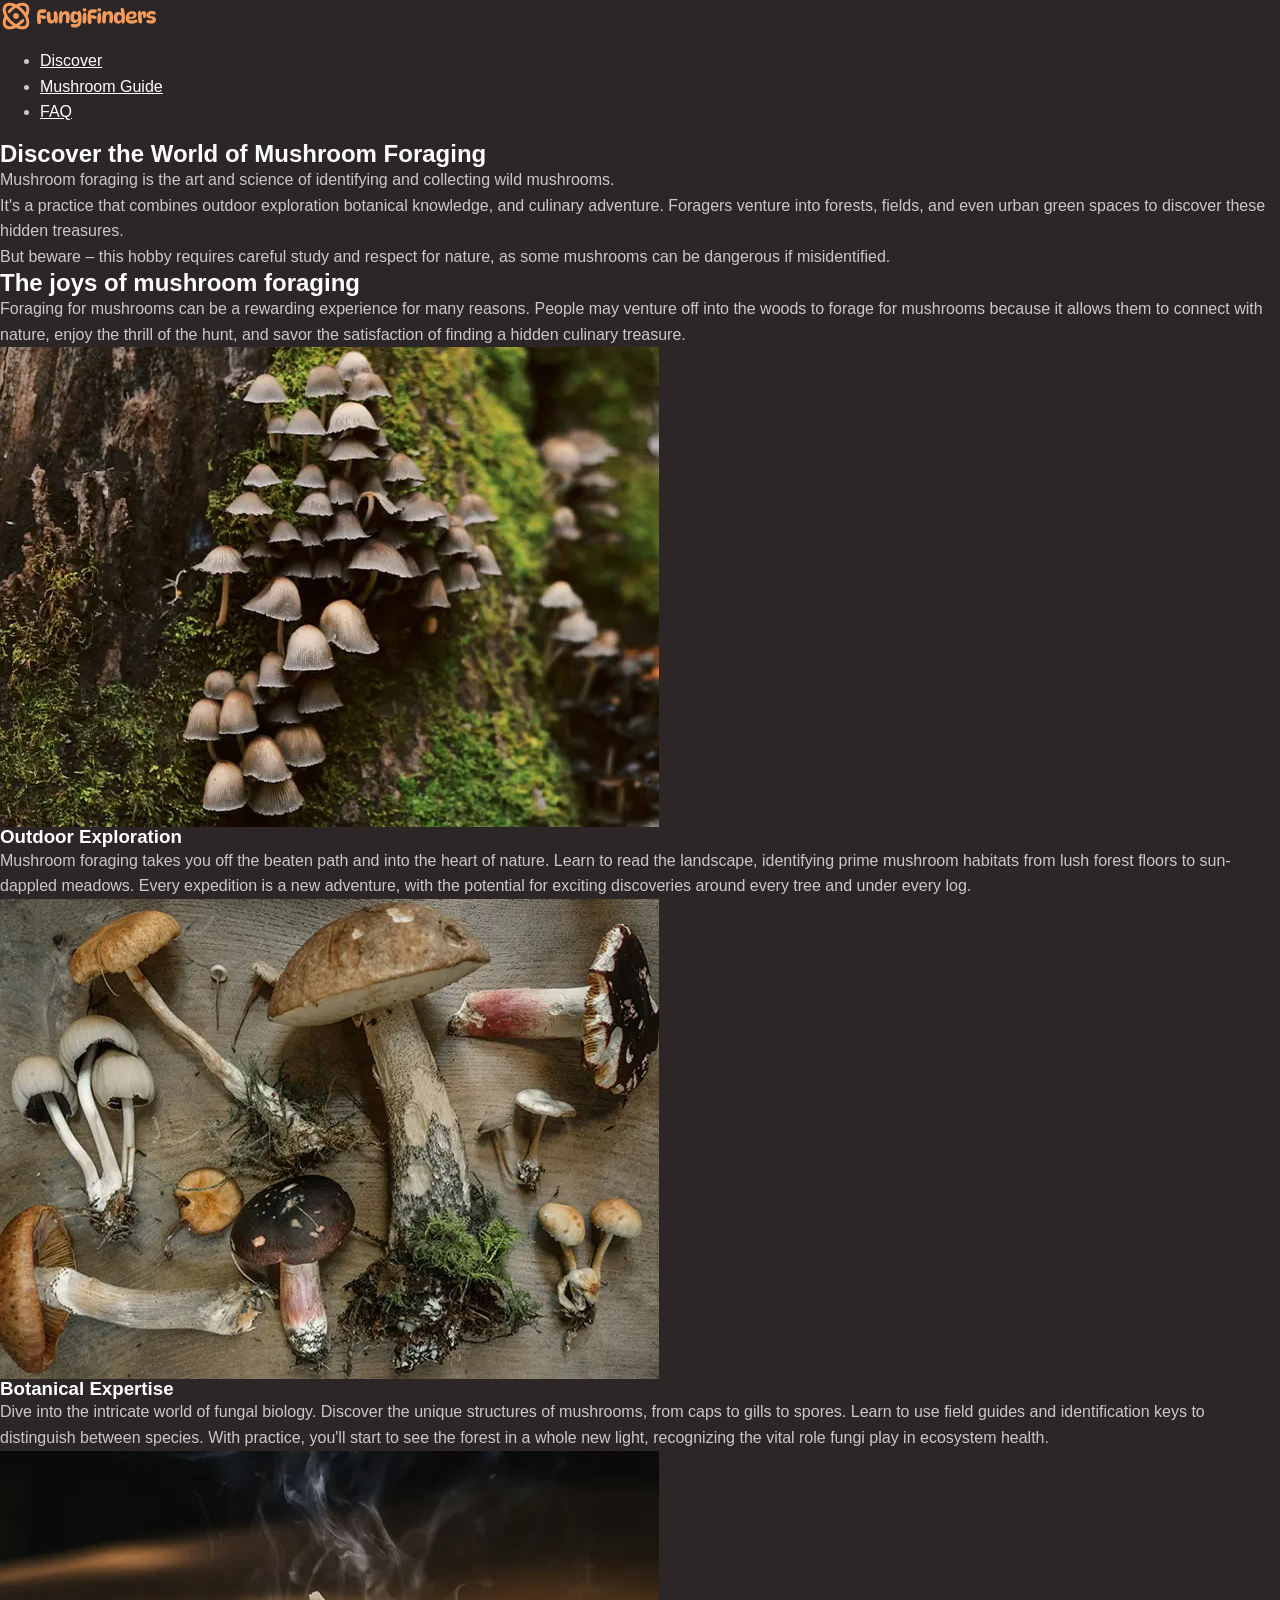
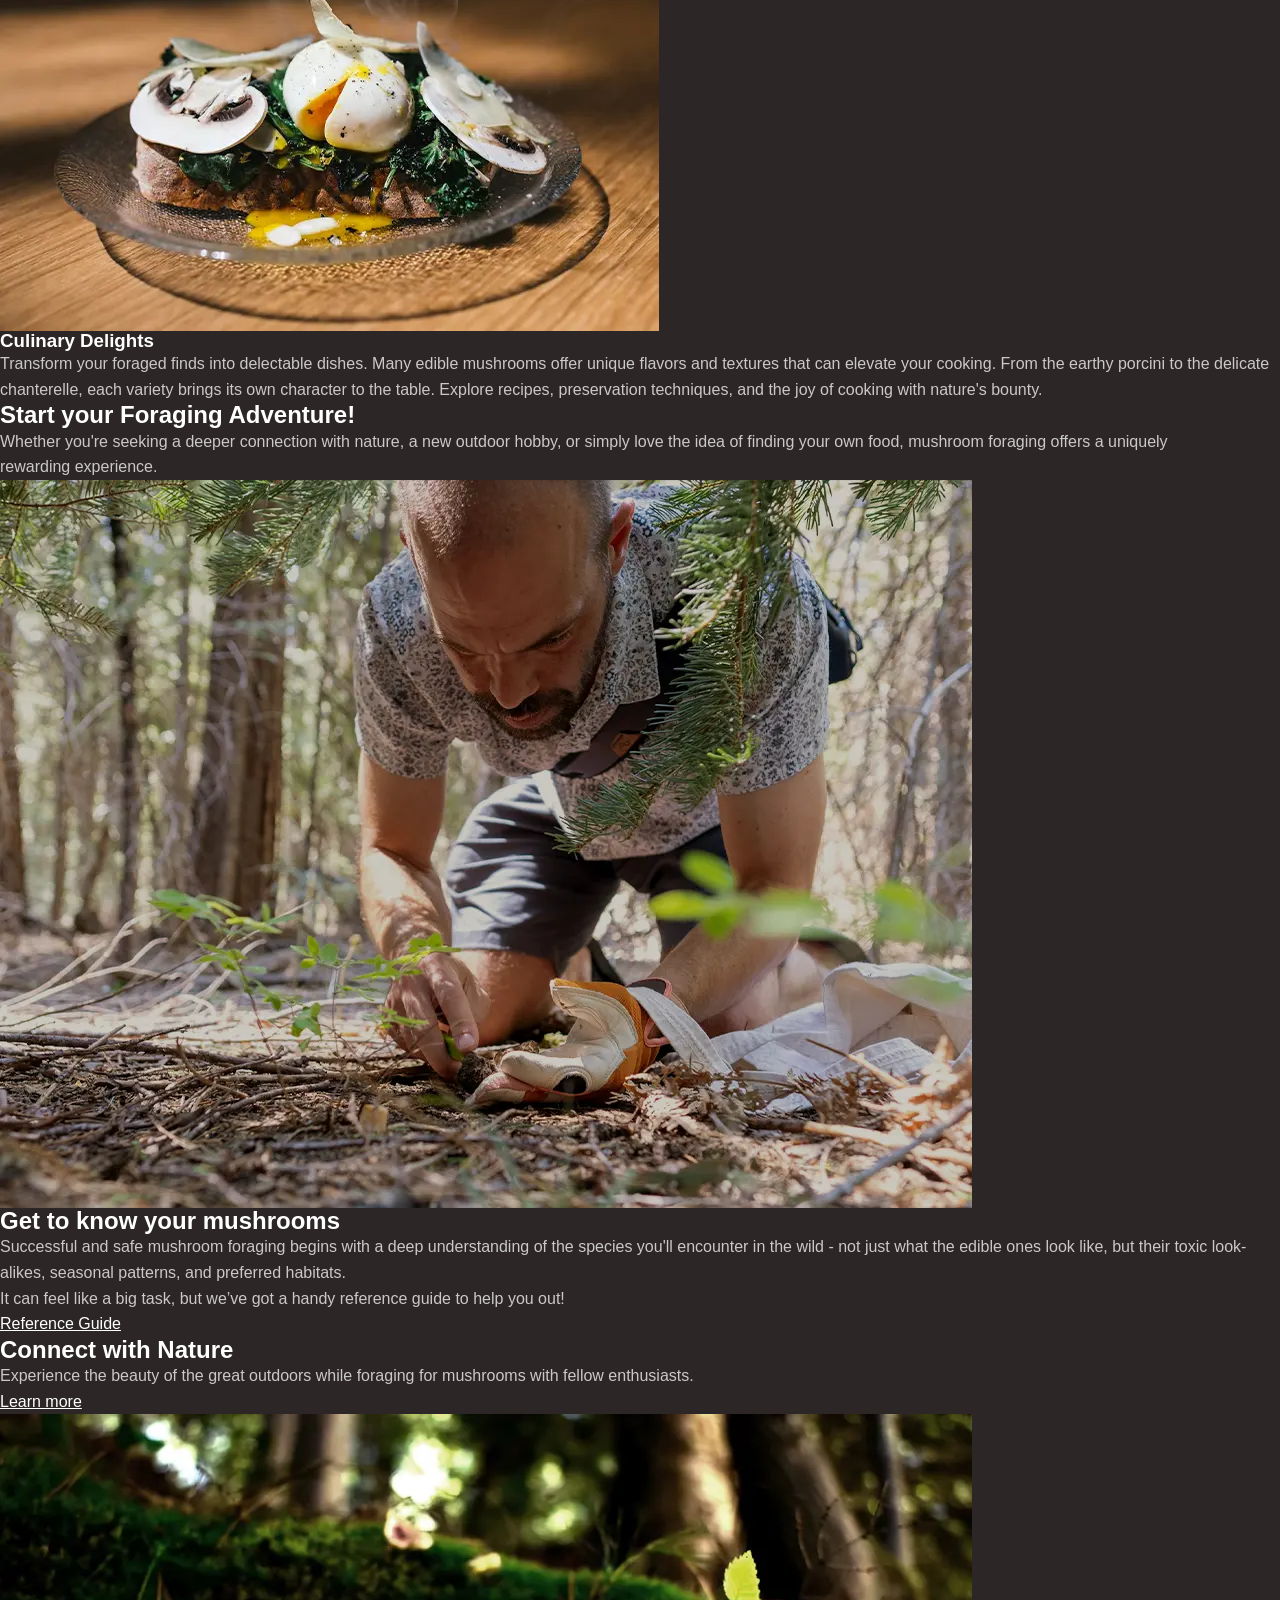
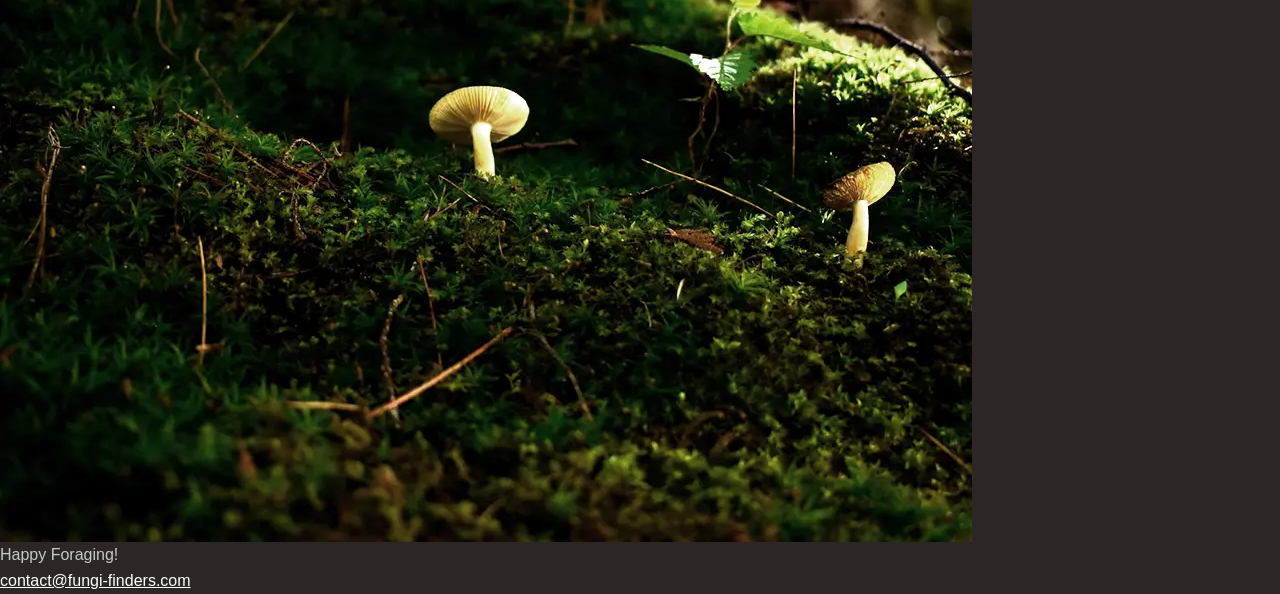
==== index.html @ e9e4843c "Finished html." ====
<!DOCTYPE html>
<html lang="en">
  <head>
    <meta charset="UTF-8" />
    <meta name="viewport" content="width=device-width, initial-scale=1.0" />
    <title>Fungi Finders</title>
    <link rel="stylesheet" href="./style.css" />
  </head>
  <body>
    <header class="site-header">
      <img src="/assets/fungi-finders.svg" alt="Fungi Finders" />
      <nav class="primary-navigation">
        <ul>
          <li><a href="/">Discover</a></li>
          <li><a href="#">Mushroom Guide</a></li>
          <li><a href="#">FAQ</a></li>
        </ul>
      </nav>
    </header>
    <section class="hero">
      <h1>Discover the World of Mushroom Foraging</h1>
      <p>
        Mushroom foraging is the art and science of identifying and collecting
        wild mushrooms.
      </p>
      <p>
        It's a practice that combines outdoor exploration botanical knowledge,
        and culinary adventure. Foragers venture into forests, fields, and even
        urban green spaces to discover these hidden treasures.
      </p>
      <p>
        But beware – this hobby requires careful study and respect for nature,
        as some mushrooms can be dangerous if misidentified.
      </p>
    </section>

    <section>
      <h2>The joys of mushroom foraging</h2>
      <p>
        Foraging for mushrooms can be a rewarding experience for many reasons.
        People may venture off into the woods to forage for mushrooms because it
        allows them to connect with nature, enjoy the thrill of the hunt, and
        savor the satisfaction of finding a hidden culinary treasure.
      </p>
      <!-- three-columns -->
      <div>
        <div class="card">
          <img src="/assets/outdoor-exploration.webp" alt="" />
          <h3>Outdoor Exploration</h3>
          <p>
            Mushroom foraging takes you off the beaten path and into the heart
            of nature. Learn to read the landscape, identifying prime mushroom
            habitats from lush forest floors to sun-dappled meadows. Every
            expedition is a new adventure, with the potential for exciting
            discoveries around every tree and under every log.
          </p>
        </div>
        <div class="card">
          <img src="/assets/botanical-expertise.webp" alt="" />
          <h3>Botanical Expertise</h3>
          <p>
            Dive into the intricate world of fungal biology. Discover the unique
            structures of mushrooms, from caps to gills to spores. Learn to use
            field guides and identification keys to distinguish between species.
            With practice, you'll start to see the forest in a whole new light,
            recognizing the vital role fungi play in ecosystem health.
          </p>
        </div>
        <div class="card">
          <img src="/assets/culinary-delight.webp" alt="" />
          <h3>Culinary Delights</h3>
          <p>
            Transform your foraged finds into delectable dishes. Many edible
            mushrooms offer unique flavors and textures that can elevate your
            cooking. From the earthy porcini to the delicate chanterelle, each
            variety brings its own character to the table. Explore recipes,
            preservation techniques, and the joy of cooking with nature's
            bounty.
          </p>
        </div>
      </div>
    </section>

    <section>
      <h2>Start your <span>Foraging Adventure!</span></h2>
      <p>
        Whether you're seeking a deeper connection with nature, a new outdoor
        hobby, or simply love the idea of finding your own food, mushroom
        foraging offers a uniquely rewarding experience.
      </p>
    </section>

    <section>
      <!-- two-columns -->
      <div>
        <div><img src="/assets/get-to-know.webp" alt="" /></div>
        <div>
          <h2>Get to know your mushrooms</h2>
          <p>
            Successful and safe mushroom foraging begins with a deep
            understanding of the species you'll encounter in the wild - not just
            what the edible ones look like, but their toxic look-alikes,
            seasonal patterns, and preferred habitats.
          </p>
          <p>
            It can feel like a big task, but we’ve got a handy reference guide
            to help you out!
          </p>
          <a class="button" href="#">Reference Guide </a>
        </div>
      </div>
    </section>

    <section>
      <!-- two-columns -->
      <div>
        <div>
          <h2>Connect with Nature</h2>
          <p>
            Experience the beauty of the great outdoors while foraging for
            mushrooms with fellow enthusiasts.
          </p>
          <a class="button" href="#"
            >Learn more
            <span class="visually-hidden"
              >about the different types of mushrooms using our handy mushroom
              guide.</span
            ></a
          >
        </div>
        <div><img src="/assets/nature.webp" alt="" /></div>
      </div>
    </section>

    <footer class="site-footer">
      <p>Happy Foraging!</p>
      <a href="mailto:contact@fungifinders.com">contact@fungi-finders.com</a>
    </footer>
  </body>
</html>
---- style.css ----
@layer reset {
  *,
  *::before,
  *::after {
    box-sizing: border-box;
  }

  /* https://kilianvalkhof.com/2022/css-html/your-css-reset-needs-text-size-adjust-probably/ */
  html {
    -moz-text-size-adjust: none;
    -webkit-text-size-adjust: none;
    text-size-adjust: none;
  }

  body,
  h1,
  h2,
  h3,
  h4,
  p,
  figure,
  blockquote,
  dl,
  dd {
    margin: 0;
  }

  /* https://www.scottohara.me/blog/2019/01/12/lists-and-safari.html */
  [role="list"] {
    list-style: none;
    margin: 0;
    padding: 0;
  }

  body {
    min-block-size: 100vh;
    line-height: 1.6;
  }

  h1,
  h2,
  h3,
  button,
  input,
  label {
    line-height: 1.1;
  }

  h1,
  h2,
  h3,
  h4 {
    text-wrap: balance;
  }

  p,
  li {
    text-wrap: pretty;
  }

  img,
  picture {
    max-inline-size: 100%;
    display: block;
  }

  input,
  button,
  textarea,
  select {
    font: inherit;
  }
}

@layer base {
  :root {
    --clr-white: hsl(0, 0%, 100%);
    --clr-gray-100: hsl(0, 2%, 79%);
    --clr-brand-400: hsl(25, 88%, 75%);
    --clr-brand-500: hsl(25, 88%, 66%);
    --clr-green-400: hsl(143, 19%, 49%);
    --clr-green-500: hsl(143, 38%, 37%);
    --clr-green-600: hsl(145, 29%, 19%);
    --clr-brown-500: hsl(10, 5%, 25%);
    --clr-brown-600: hsl(9, 7%, 21%);
    --clr-brown-700: hsl(9, 8%, 16%);
    --clr-brown-800: hsl(0, 6%, 15%);
    --clr-brown-900: hsl(0, 6%, 13%);

    --clr-orange-500: hsl(28, 43%, 28%);
    --clr-red-500: hsl(359, 34%, 24%);
    --clr-teal-500: hsl(186, 42%, 25%);

    --ff-heading: "Outfit", sans-serif;
    --ff-body: "Fira Sans", sans-serif;

    --fs-300: 0.875rem;
    --fs-400: 1rem;
    --fs-500: 1.125rem;
    --fs-600: 1.25rem;
    --fs-700: 1.5rem;
    --fs-800: 2rem;
    --fs-900: 3.75rem;
    --fs-1000: 3.75rem;

    @media (width > 760px) {
      --fs-300: 0.875rem;
      --fs-400: 1rem;
      --fs-500: 1.25rem;
      --fs-600: 1.5rem;
      --fs-700: 2rem;
      --fs-800: 3rem;
      --fs-900: 5rem;
      --fs-1000: 7.5rem;
    }
  }
  /* in another selector for syntax highlighting reasons only */
  :root {
    --text-main: var(--clr-gray-100);
    --text-high-contrast: var(--clr-white);
    --text-brand: var(--clr-brand-500);
    --text-brand-light: var(--clr-brand-400);

    --background-accent-light: var(--clr-green-400);
    --background-accent-main: var(--clr-green-500);
    --background-accent-dark: var(--clr-green-600);

    --background-extra-light: var(--clr-brown-500);
    --background-light: var(--clr-brown-600);
    --background-main: var(--clr-brown-700);
    --background-dark: var(--clr-brown-800);
    --background-extra-dark: var(--clr-brown-900);

    --font-size-heading-sm: var(--fs-700);
    --font-size-heading-regular: var(--fs-800);
    --font-size-heading-lg: var(--fs-900);
    --font-size-heading-xl: var(--fs-1000);

    --font-size-sm: var(--fs-300);
    --font-size-regular: var(--fs-400);
    --font-size-md: var(--fs-500);
    --font-size-lg: var(--fs-600);

    --border-radius-1: 0.25rem;
    --border-radius-2: 0.5rem;
    --border-radius-3: 0.75rem;
  }
}

@layer base {
  body {
    font-family: var(--ff-body);
    font-size: var(--font-size-regular);
    color: var(--text-main);
    background-color: var(--background-main);
  }

  h1,
  h2,
  h3,
  h4 {
    font-family: var(--ff-heading);
    font-weight: 700;
    color: var(--text-high-contrast);
  }

  a {
    color: var(--text-high-contrast);
  }

  a:hover,
  a:focus-visible {
    color: var(--text-brand-light);
  }
}

@layer utilities {
  .visually-hidden {
    clip: rect(0 0 0 0);
    clip-path: inset(50%);
    height: 1px;
    overflow: hidden;
    position: absolute;
    white-space: nowrap;
    width: 1px;
  }
}
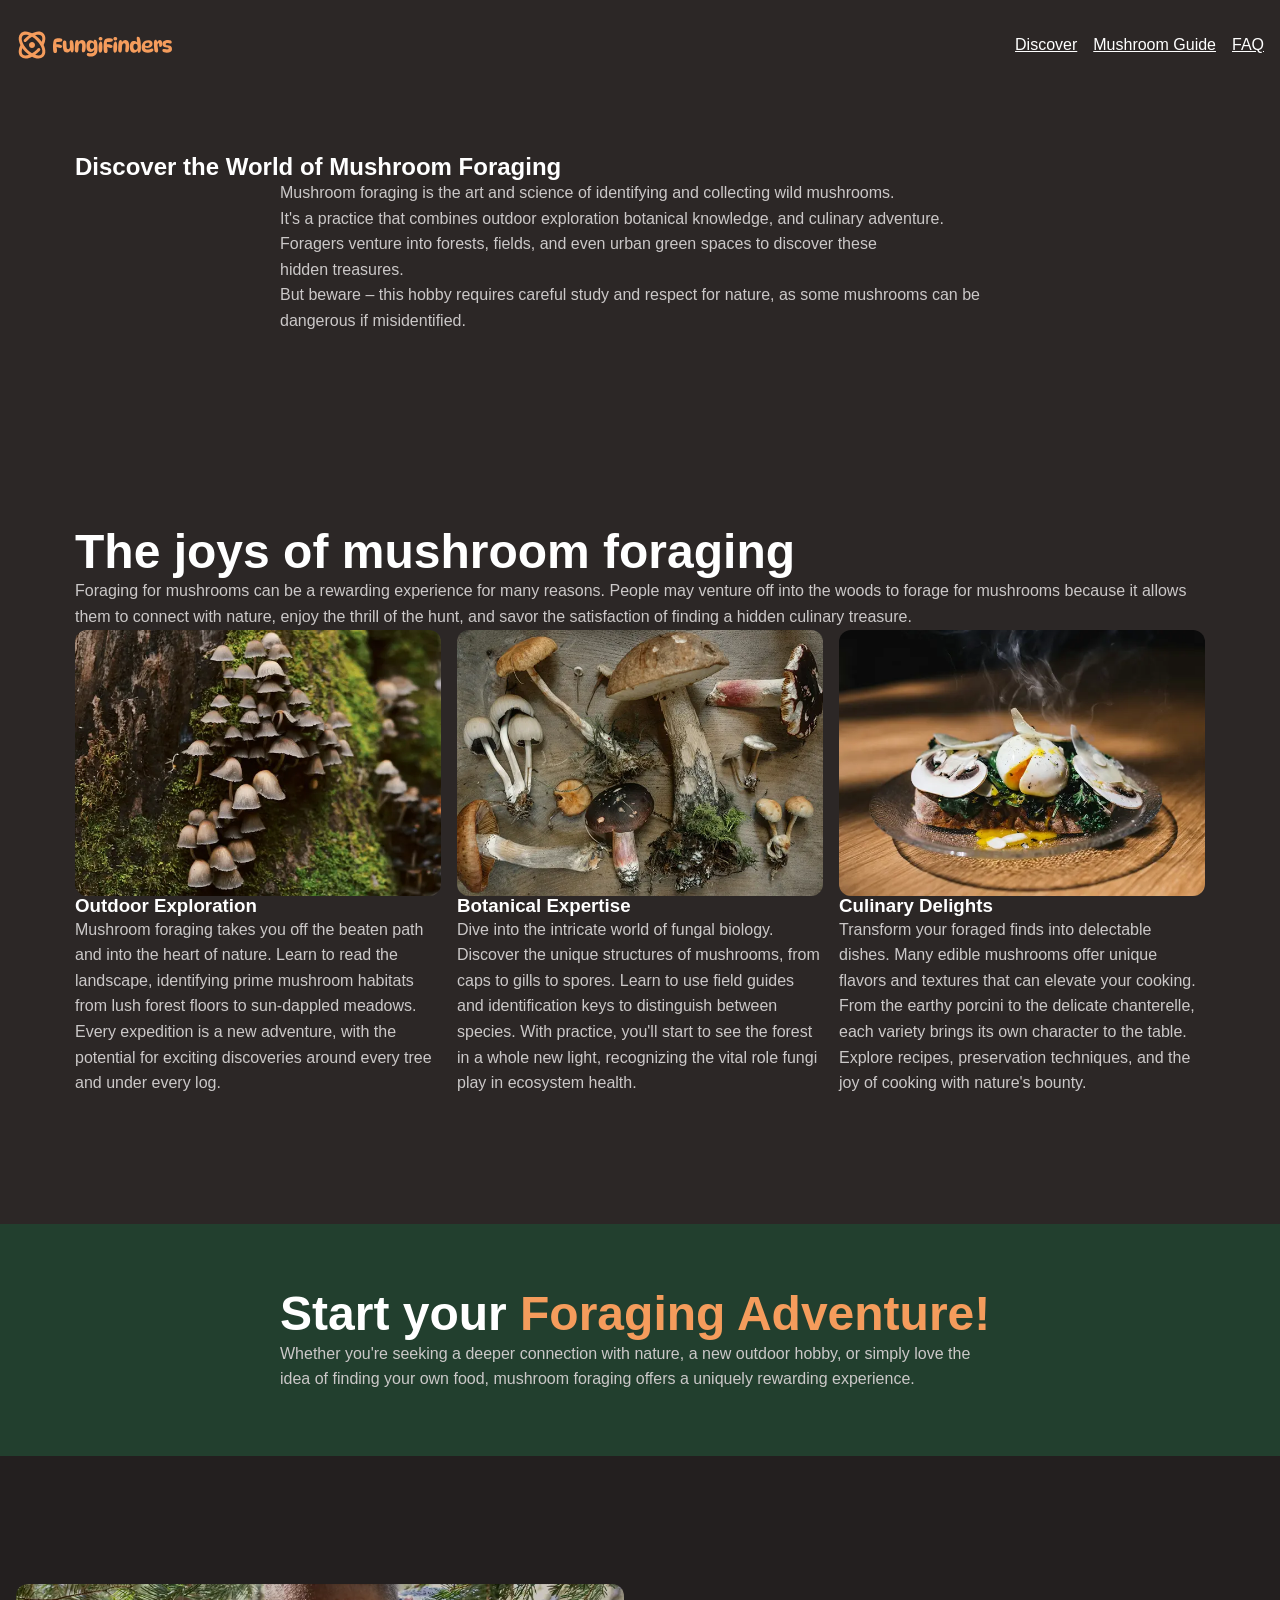
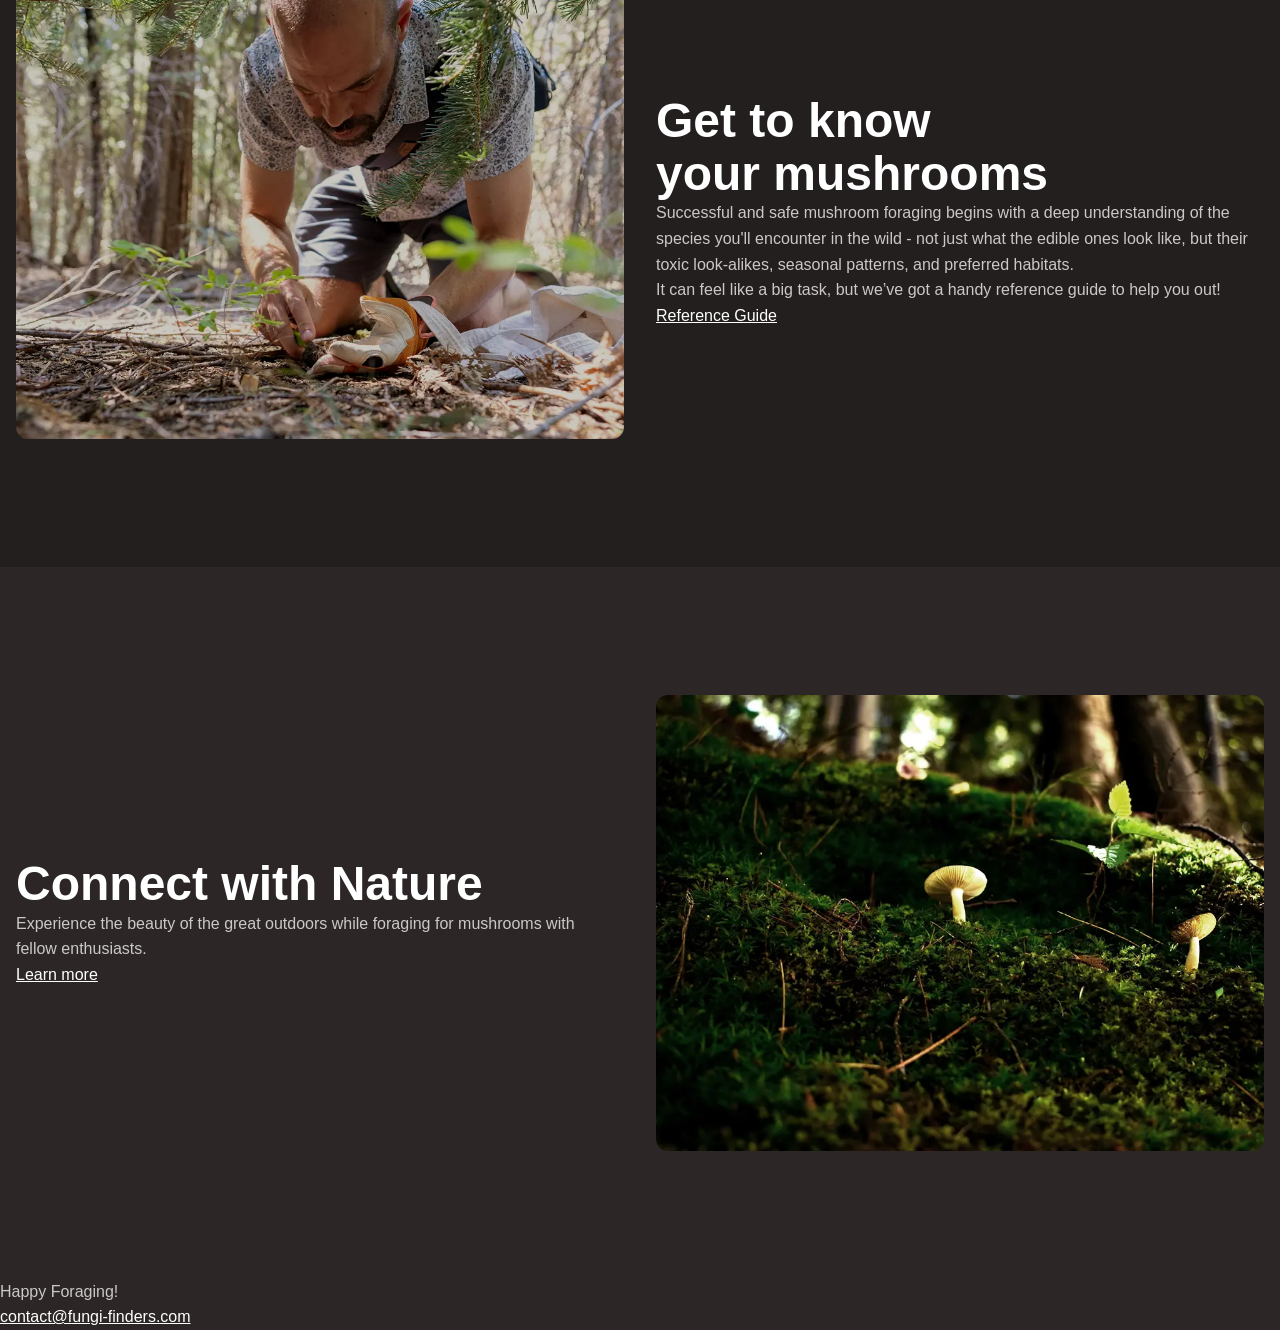
==== commit baf80191: "Update 12/30." ====
--- a/index.html
+++ b/index.html
@@ -8,127 +8,146 @@
   </head>
   <body>
     <header class="site-header">
-      <img src="/assets/fungi-finders.svg" alt="Fungi Finders" />
-      <nav class="primary-navigation">
-        <ul>
-          <li><a href="/">Discover</a></li>
-          <li><a href="#">Mushroom Guide</a></li>
-          <li><a href="#">FAQ</a></li>
-        </ul>
-      </nav>
+      <div class="wrapper" data-width="wide">
+        <div class="site-header__inner">
+          <img src="/assets/fungi-finders.svg" alt="Fungi Finders" />
+          <nav class="primary-navigation">
+            <ul>
+              <li><a href="/">Discover</a></li>
+              <li><a href="#">Mushroom Guide</a></li>
+              <li><a href="#">FAQ</a></li>
+            </ul>
+          </nav>
+        </div>
+      </div>
     </header>
-    <section class="hero">
-      <h1>Discover the World of Mushroom Foraging</h1>
-      <p>
-        Mushroom foraging is the art and science of identifying and collecting
-        wild mushrooms.
-      </p>
-      <p>
-        It's a practice that combines outdoor exploration botanical knowledge,
-        and culinary adventure. Foragers venture into forests, fields, and even
-        urban green spaces to discover these hidden treasures.
-      </p>
-      <p>
-        But beware – this hobby requires careful study and respect for nature,
-        as some mushrooms can be dangerous if misidentified.
-      </p>
+    <section class="hero section" data-padding="compact">
+      <div class="wrapper">
+        <h1>Discover the World of Mushroom Foraging</h1>
+      </div>
+      <div class="wrapper" data-width="narrow">
+        <p>
+          Mushroom foraging is the art and science of identifying and collecting
+          wild mushrooms.
+        </p>
+        <p>
+          It's a practice that combines outdoor exploration botanical knowledge,
+          and culinary adventure. Foragers venture into forests, fields, and
+          even urban green spaces to discover these hidden treasures.
+        </p>
+        <p>
+          But beware – this hobby requires careful study and respect for nature,
+          as some mushrooms can be dangerous if misidentified.
+        </p>
+      </div>
     </section>
 
-    <section>
-      <h2>The joys of mushroom foraging</h2>
-      <p>
-        Foraging for mushrooms can be a rewarding experience for many reasons.
-        People may venture off into the woods to forage for mushrooms because it
-        allows them to connect with nature, enjoy the thrill of the hunt, and
-        savor the satisfaction of finding a hidden culinary treasure.
-      </p>
-      <!-- three-columns -->
-      <div>
-        <div class="card">
-          <img src="/assets/outdoor-exploration.webp" alt="" />
-          <h3>Outdoor Exploration</h3>
-          <p>
-            Mushroom foraging takes you off the beaten path and into the heart
-            of nature. Learn to read the landscape, identifying prime mushroom
-            habitats from lush forest floors to sun-dappled meadows. Every
-            expedition is a new adventure, with the potential for exciting
-            discoveries around every tree and under every log.
-          </p>
-        </div>
-        <div class="card">
-          <img src="/assets/botanical-expertise.webp" alt="" />
-          <h3>Botanical Expertise</h3>
-          <p>
-            Dive into the intricate world of fungal biology. Discover the unique
-            structures of mushrooms, from caps to gills to spores. Learn to use
-            field guides and identification keys to distinguish between species.
-            With practice, you'll start to see the forest in a whole new light,
-            recognizing the vital role fungi play in ecosystem health.
-          </p>
-        </div>
-        <div class="card">
-          <img src="/assets/culinary-delight.webp" alt="" />
-          <h3>Culinary Delights</h3>
-          <p>
-            Transform your foraged finds into delectable dishes. Many edible
-            mushrooms offer unique flavors and textures that can elevate your
-            cooking. From the earthy porcini to the delicate chanterelle, each
-            variety brings its own character to the table. Explore recipes,
-            preservation techniques, and the joy of cooking with nature's
-            bounty.
-          </p>
+    <section class="section">
+      <div class="wrapper">
+        <h2 class="section-title">The joys of mushroom foraging</h2>
+        <p>
+          Foraging for mushrooms can be a rewarding experience for many reasons.
+          People may venture off into the woods to forage for mushrooms because
+          it allows them to connect with nature, enjoy the thrill of the hunt,
+          and savor the satisfaction of finding a hidden culinary treasure.
+        </p>
+        <!-- three-columns -->
+        <div class="equal-columns">
+          <div class="card">
+            <img src="/assets/outdoor-exploration.webp" alt="" />
+            <h3>Outdoor Exploration</h3>
+            <p>
+              Mushroom foraging takes you off the beaten path and into the heart
+              of nature. Learn to read the landscape, identifying prime mushroom
+              habitats from lush forest floors to sun-dappled meadows. Every
+              expedition is a new adventure, with the potential for exciting
+              discoveries around every tree and under every log.
+            </p>
+          </div>
+          <div class="card">
+            <img src="/assets/botanical-expertise.webp" alt="" />
+            <h3>Botanical Expertise</h3>
+            <p>
+              Dive into the intricate world of fungal biology. Discover the
+              unique structures of mushrooms, from caps to gills to spores.
+              Learn to use field guides and identification keys to distinguish
+              between species. With practice, you'll start to see the forest in
+              a whole new light, recognizing the vital role fungi play in
+              ecosystem health.
+            </p>
+          </div>
+          <div class="card">
+            <img src="/assets/culinary-delight.webp" alt="" />
+            <h3>Culinary Delights</h3>
+            <p>
+              Transform your foraged finds into delectable dishes. Many edible
+              mushrooms offer unique flavors and textures that can elevate your
+              cooking. From the earthy porcini to the delicate chanterelle, each
+              variety brings its own character to the table. Explore recipes,
+              preservation techniques, and the joy of cooking with nature's
+              bounty.
+            </p>
+          </div>
         </div>
       </div>
     </section>
 
-    <section>
-      <h2>Start your <span>Foraging Adventure!</span></h2>
-      <p>
-        Whether you're seeking a deeper connection with nature, a new outdoor
-        hobby, or simply love the idea of finding your own food, mushroom
-        foraging offers a uniquely rewarding experience.
-      </p>
+    <section class="background-accent section" data-padding="compact">
+      <div class="wrapper" data-width="narrow">
+        <h2 class="section-title">
+          Start your <span class="text-brand">Foraging Adventure!</span>
+        </h2>
+        <p>
+          Whether you're seeking a deeper connection with nature, a new outdoor
+          hobby, or simply love the idea of finding your own food, mushroom
+          foraging offers a uniquely rewarding experience.
+        </p>
+      </div>
     </section>
 
-    <section>
+    <section class="background-extra-dark section">
       <!-- two-columns -->
-      <div>
-        <div><img src="/assets/get-to-know.webp" alt="" /></div>
-        <div>
-          <h2>Get to know your mushrooms</h2>
-          <p>
-            Successful and safe mushroom foraging begins with a deep
-            understanding of the species you'll encounter in the wild - not just
-            what the edible ones look like, but their toxic look-alikes,
-            seasonal patterns, and preferred habitats.
-          </p>
-          <p>
-            It can feel like a big task, but we’ve got a handy reference guide
-            to help you out!
-          </p>
-          <a class="button" href="#">Reference Guide </a>
+      <div class="wrapper" data-width="wide">
+        <div class="equal-columns" data-gap="large" data-alignment="centered">
+          <div><img src="/assets/get-to-know.webp" alt="" /></div>
+          <div>
+            <h2 class="section-title">Get to know your mushrooms</h2>
+            <p>
+              Successful and safe mushroom foraging begins with a deep
+              understanding of the species you'll encounter in the wild - not
+              just what the edible ones look like, but their toxic look-alikes,
+              seasonal patterns, and preferred habitats.
+            </p>
+            <p>
+              It can feel like a big task, but we’ve got a handy reference guide
+              to help you out!
+            </p>
+            <a class="button" href="#">Reference Guide </a>
+          </div>
         </div>
       </div>
     </section>
 
-    <section>
+    <section class="section">
       <!-- two-columns -->
-      <div>
-        <div>
-          <h2>Connect with Nature</h2>
-          <p>
-            Experience the beauty of the great outdoors while foraging for
-            mushrooms with fellow enthusiasts.
-          </p>
-          <a class="button" href="#"
-            >Learn more
-            <span class="visually-hidden"
-              >about the different types of mushrooms using our handy mushroom
-              guide.</span
-            ></a
-          >
+      <div class="wrapper" data-width="wide">
+        <div class="equal-columns" data-gap="large" data-alignment="centered">
+          <div>
+            <h2 class="section-title">Connect with Nature</h2>
+            <p>
+              Experience the beauty of the great outdoors while foraging for
+              mushrooms with fellow enthusiasts.
+            </p>
+            <a class="button" href="#"
+              >Learn more
+              <span class="visually-hidden"
+                >about the different types of mushrooms using our handy mushroom
+                guide.</span
+              ></a
+            >
+          </div>
+          <div><img src="/assets/nature.webp" alt="" /></div>
         </div>
-        <div><img src="/assets/nature.webp" alt="" /></div>
       </div>
     </section>
 
--- a/style.css
+++ b/style.css
@@ -145,9 +145,6 @@
     --border-radius-2: 0.5rem;
     --border-radius-3: 0.75rem;
   }
-}
-
-@layer base {
   body {
     font-family: var(--ff-body);
     font-size: var(--font-size-regular);
@@ -172,9 +169,134 @@
   a:focus-visible {
     color: var(--text-brand-light);
   }
+
+  img {
+    border-radius: var(--border-radius-3);
+  }
+}
+
+@layer layout {
+  .equal-columns {
+    display: grid;
+    gap: var(--equal-columns-gap, 1rem);
+    align-items: var(--equal-columns-vertical-alignment, stretch);
+
+    @media (width >760px) {
+      grid-auto-flow: column;
+      grid-auto-columns: 1fr;
+    }
+
+    &[data-gap="large"] {
+      --equal-columns-gap: 2rem;
+    }
+
+    &[data-alignment="centered"] {
+      --equal-columns-vertical-alignment: center;
+    }
+  }
+
+  .section {
+    --padding: 3.75rem;
+    padding-block: var(--padding);
+
+    @media (width>760px) {
+      --padding: 8rem;
+
+      &[data-padding="compact"] {
+        --padding: 4rem;
+      }
+    }
+  }
+
+  .wrapper {
+    --wrapper-max-width: 1130px;
+
+    max-width: var(--wrapper-max-width);
+    margin-inline: auto;
+    /* 1rem = 16px */
+    padding-inline: 1rem;
+    box-sizing: content-box;
+
+    &[data-width="narrow"] {
+      --wrapper-max-width: 720px;
+    }
+
+    &[data-width="wide"] {
+      --wrapper-max-width: 1330px;
+    }
+  }
+}
+
+@layer components {
+  .site-header {
+    padding-block: 1rem;
+  }
+
+  .site-header__inner {
+    display: flex;
+    /* 0.5 top and bottom and 1 left and right */
+    gap: 0.5rem 1rem;
+    justify-content: space-between;
+    flex-wrap: wrap;
+  }
+
+  .primary-navigation {
+    ul {
+      list-style: none;
+      display: flex;
+      gap: 0.5rem 1rem;
+      flex-wrap: wrap;
+    }
+  }
 }
 
 @layer utilities {
+  .text-center {
+    text-align: center;
+  }
+  .text-brand {
+    color: var(--text-brand);
+  }
+  .text-high-contrast {
+    color: var(--text-high-contrast);
+  }
+
+  .section-title {
+    font-size: var(--font-size-heading-regular);
+  }
+
+  .background-base {
+    background-color: var(--background-base);
+  }
+  .background-light {
+    background-color: var(--background-light);
+  }
+  .background-extra-light {
+    background-color: var(--background-extra-light);
+  }
+  .background-dark {
+    background-color: var(--background-dark);
+  }
+  .background-extra-dark {
+    background-color: var(--background-extra-dark);
+  }
+
+  .background-accent {
+    background-color: var(--background-accent-dark);
+  }
+
+  .font-size-sm {
+    font-size: var(--font-size-sm);
+  }
+  .font-size-regular {
+    font-size: var(--font-size-regular);
+  }
+  .font-size-md {
+    font-size: var(--font-size-md);
+  }
+  .font-size-lg {
+    font-size: var(--font-size-lg);
+  }
   .visually-hidden {
     clip: rect(0 0 0 0);
     clip-path: inset(50%);
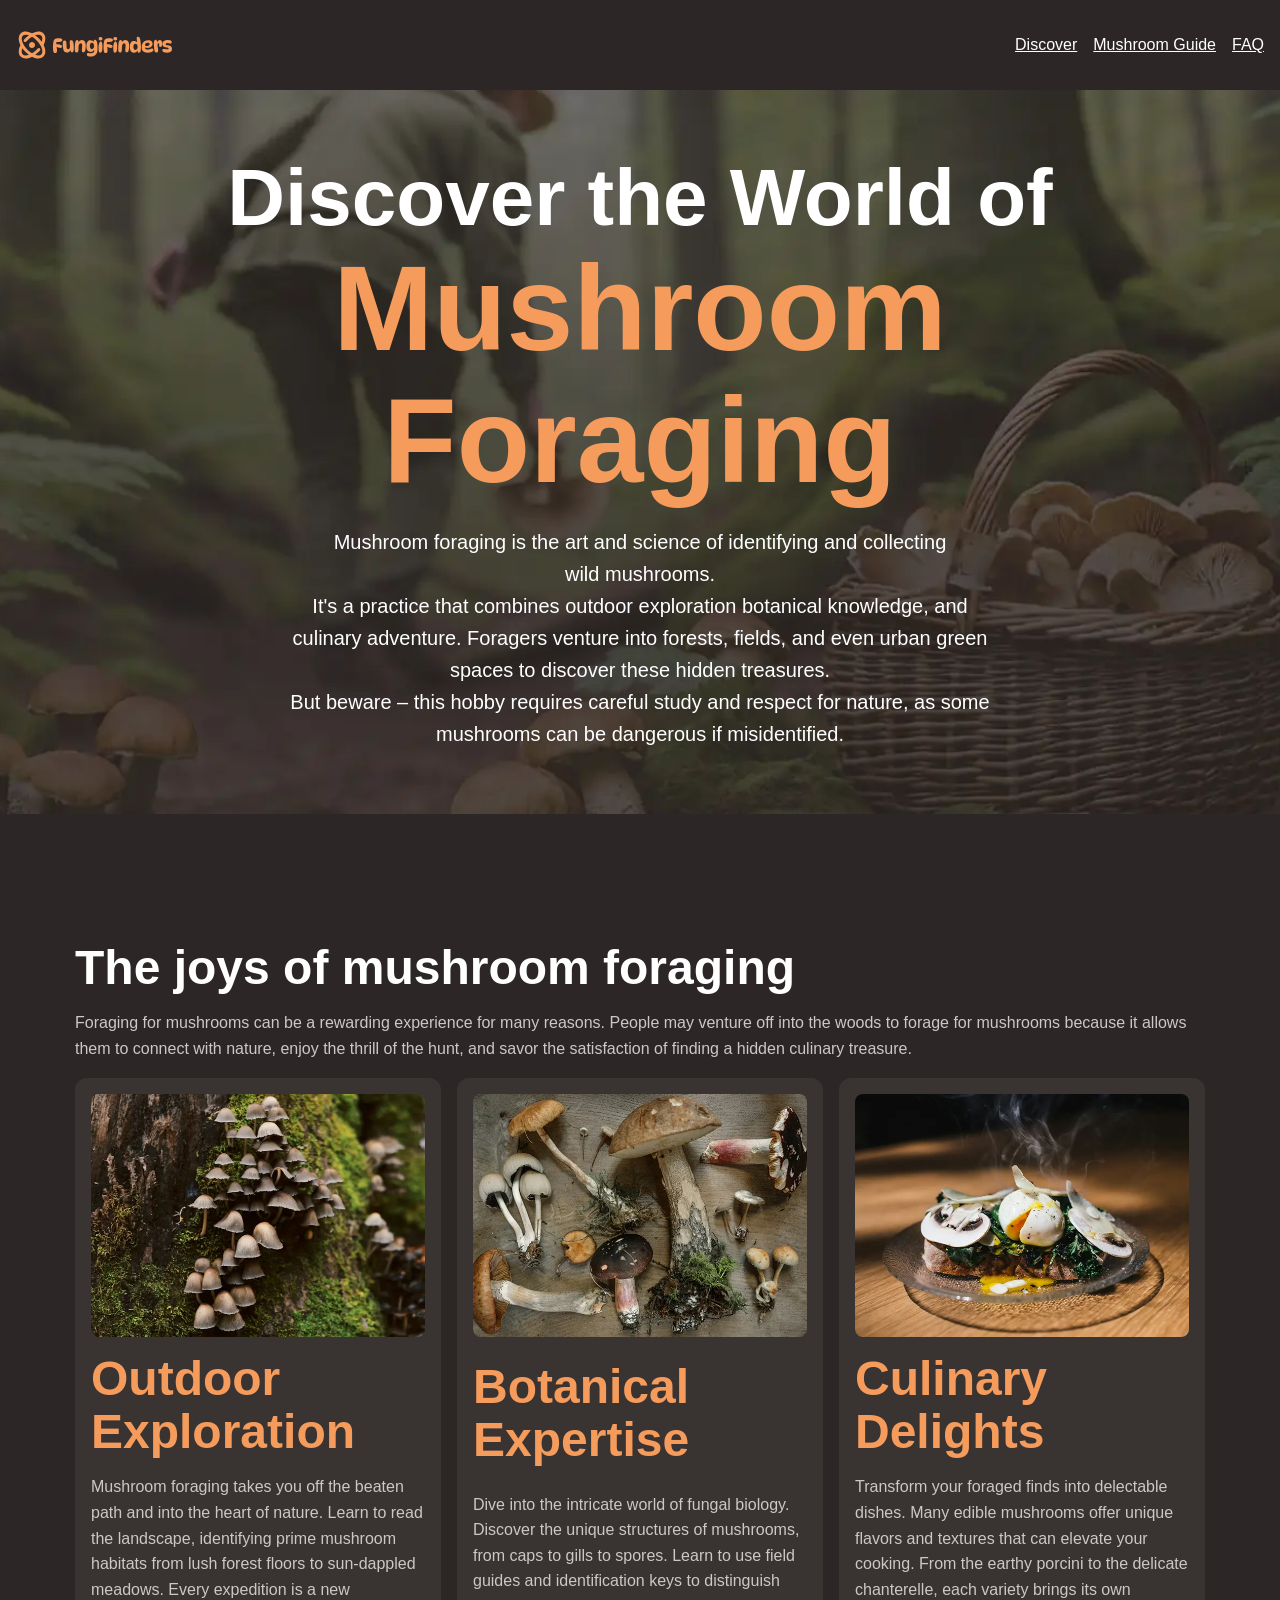
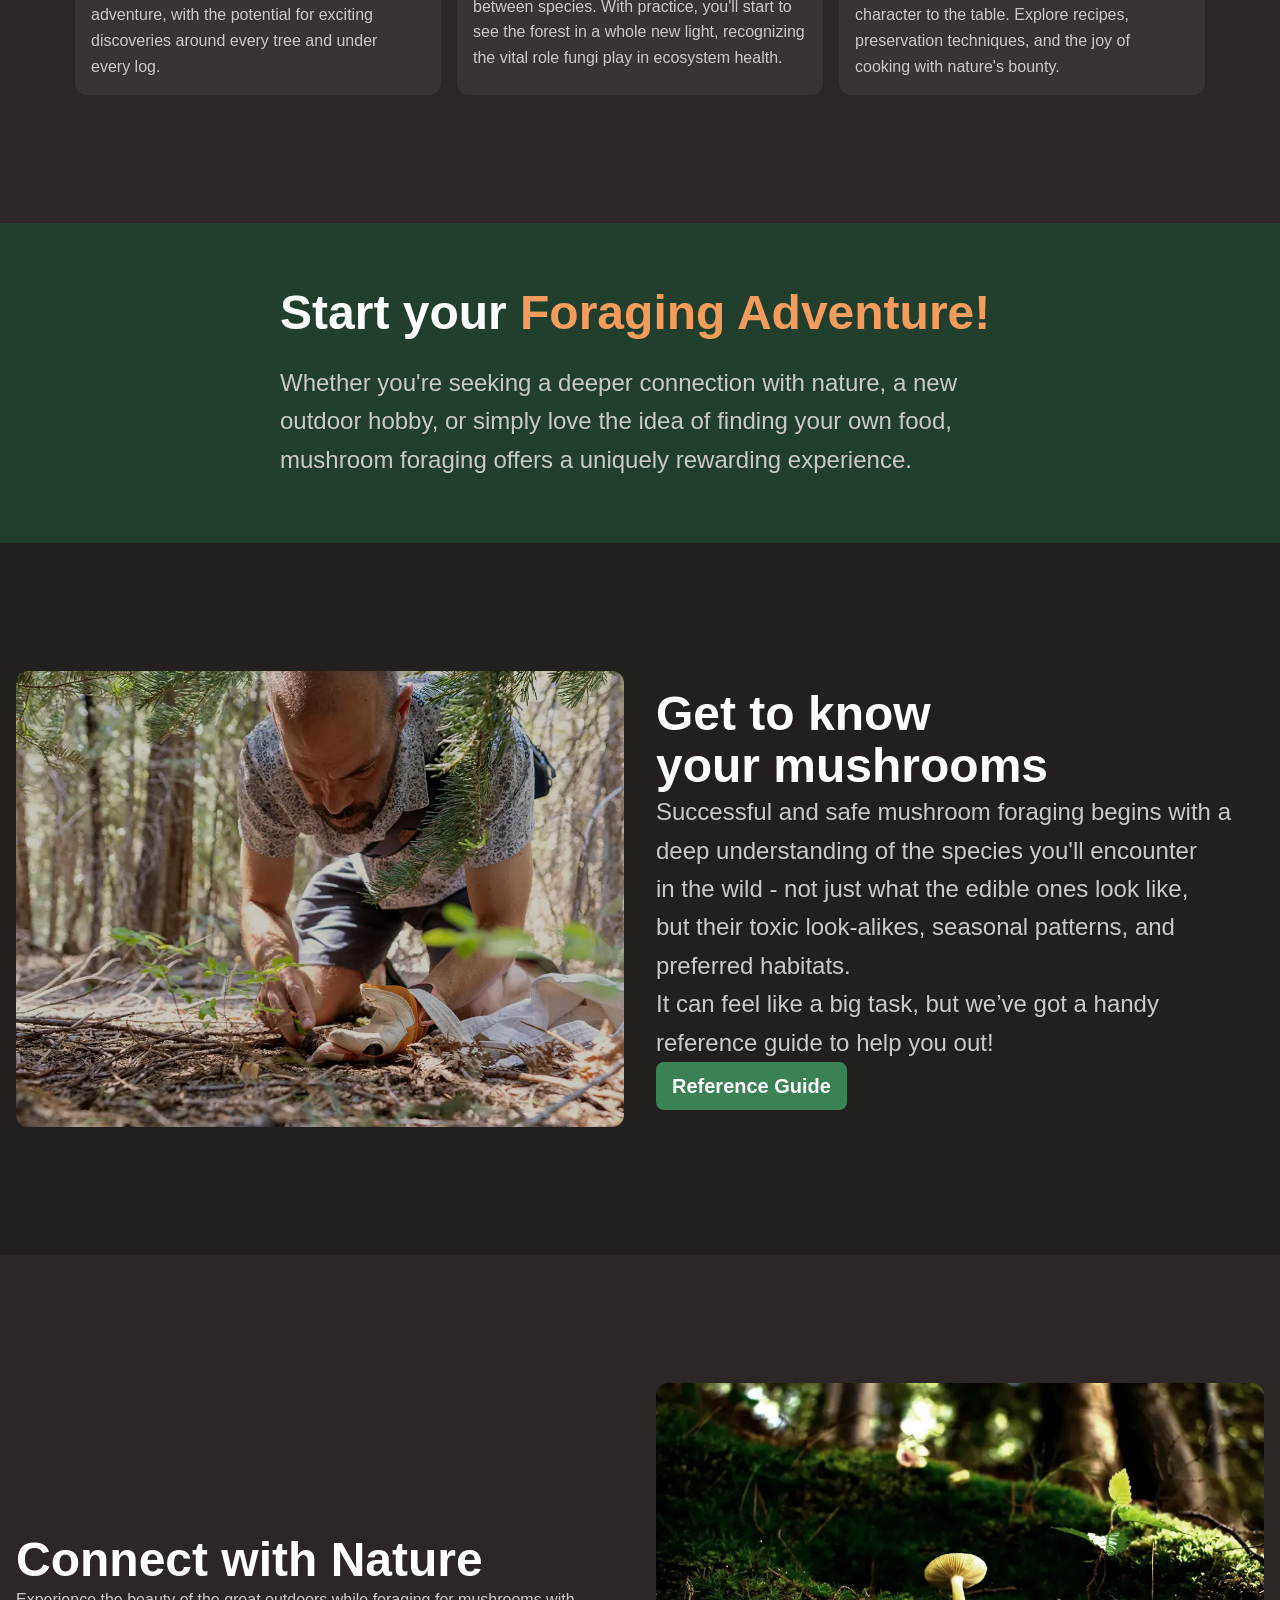
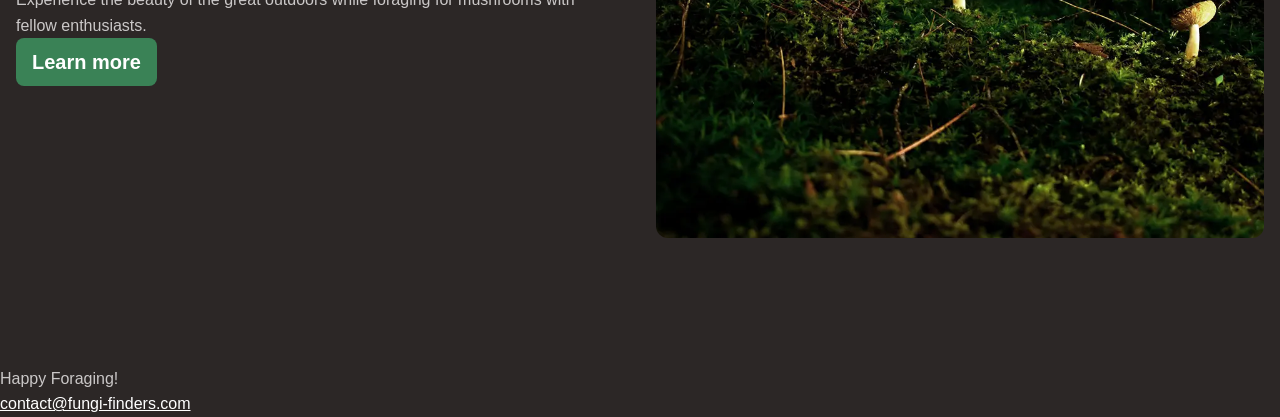
==== commit 39f78157: "12/31" ====
--- a/index.html
+++ b/index.html
@@ -21,9 +21,12 @@
         </div>
       </div>
     </header>
-    <section class="hero section" data-padding="compact">
+    <!-- text-center text-high-contrast font-size-md -->
+    <section class="hero flow section" data-padding="compact">
       <div class="wrapper">
-        <h1>Discover the World of Mushroom Foraging</h1>
+        <h1 class="hero__title">
+          Discover the World of <span>Mushroom Foraging</span>
+        </h1>
       </div>
       <div class="wrapper" data-width="narrow">
         <p>
@@ -43,7 +46,7 @@
     </section>
 
     <section class="section">
-      <div class="wrapper">
+      <div class="wrapper flow">
         <h2 class="section-title">The joys of mushroom foraging</h2>
         <p>
           Foraging for mushrooms can be a rewarding experience for many reasons.
@@ -55,7 +58,7 @@
         <div class="equal-columns">
           <div class="card">
             <img src="/assets/outdoor-exploration.webp" alt="" />
-            <h3>Outdoor Exploration</h3>
+            <h3 class="card__title">Outdoor Exploration</h3>
             <p>
               Mushroom foraging takes you off the beaten path and into the heart
               of nature. Learn to read the landscape, identifying prime mushroom
@@ -66,7 +69,7 @@
           </div>
           <div class="card">
             <img src="/assets/botanical-expertise.webp" alt="" />
-            <h3>Botanical Expertise</h3>
+            <h3 class="card__title">Botanical Expertise</h3>
             <p>
               Dive into the intricate world of fungal biology. Discover the
               unique structures of mushrooms, from caps to gills to spores.
@@ -78,7 +81,7 @@
           </div>
           <div class="card">
             <img src="/assets/culinary-delight.webp" alt="" />
-            <h3>Culinary Delights</h3>
+            <h3 class="card__title">Culinary Delights</h3>
             <p>
               Transform your foraged finds into delectable dishes. Many edible
               mushrooms offer unique flavors and textures that can elevate your
@@ -94,14 +97,16 @@
 
     <section class="background-accent section" data-padding="compact">
       <div class="wrapper" data-width="narrow">
-        <h2 class="section-title">
-          Start your <span class="text-brand">Foraging Adventure!</span>
-        </h2>
-        <p>
-          Whether you're seeking a deeper connection with nature, a new outdoor
-          hobby, or simply love the idea of finding your own food, mushroom
-          foraging offers a uniquely rewarding experience.
-        </p>
+        <div class="flow font-size-lg">
+          <h2 class="section-title">
+            Start your <span class="text-brand">Foraging Adventure!</span>
+          </h2>
+          <p>
+            Whether you're seeking a deeper connection with nature, a new
+            outdoor hobby, or simply love the idea of finding your own food,
+            mushroom foraging offers a uniquely rewarding experience.
+          </p>
+        </div>
       </div>
     </section>
 
@@ -110,19 +115,21 @@
       <div class="wrapper" data-width="wide">
         <div class="equal-columns" data-gap="large" data-alignment="centered">
           <div><img src="/assets/get-to-know.webp" alt="" /></div>
-          <div>
-            <h2 class="section-title">Get to know your mushrooms</h2>
-            <p>
-              Successful and safe mushroom foraging begins with a deep
-              understanding of the species you'll encounter in the wild - not
-              just what the edible ones look like, but their toxic look-alikes,
-              seasonal patterns, and preferred habitats.
-            </p>
-            <p>
-              It can feel like a big task, but we’ve got a handy reference guide
-              to help you out!
-            </p>
-            <a class="button" href="#">Reference Guide </a>
+          <div class="flow font-size-lg">
+            <div>
+              <h2 class="section-title">Get to know your mushrooms</h2>
+              <p>
+                Successful and safe mushroom foraging begins with a deep
+                understanding of the species you'll encounter in the wild - not
+                just what the edible ones look like, but their toxic
+                look-alikes, seasonal patterns, and preferred habitats.
+              </p>
+              <p>
+                It can feel like a big task, but we’ve got a handy reference
+                guide to help you out!
+              </p>
+              <a class="button" href="#">Reference Guide </a>
+            </div>
           </div>
         </div>
       </div>
--- a/style.css
+++ b/style.css
@@ -176,6 +176,10 @@
 }
 
 @layer layout {
+  .flow > * + * {
+    margin-top: var(--flowspacer, 1em);
+  }
+
   .equal-columns {
     display: grid;
     gap: var(--equal-columns-gap, 1rem);
@@ -247,6 +251,60 @@
       gap: 0.5rem 1rem;
       flex-wrap: wrap;
     }
+  }
+
+  .hero {
+    text-align: center;
+    font-size: var(--font-size-md);
+    color: var(--text-high-contrast);
+    background-image: url(/assets/hero.webp);
+    background-size: cover;
+    background-position: center;
+  }
+
+  .hero__title {
+    font-size: var(--font-size-heading-lg);
+
+    span {
+      font-size: var(--font-size-heading-xl);
+      color: var(--text-brand);
+      display: block;
+    }
+  }
+
+  .card {
+    display: grid;
+    gap: var(--grid-flow-gap, 1rem);
+    padding: 1rem;
+    background-color: var(--background-light);
+    border-radius: var(--border-radius-3);
+
+    img {
+      border-radius: var(--border-radius-2);
+    }
+  }
+
+  .card__title {
+    font-size: var(--card-title-font-size, var(--font-size-heading-regular));
+    color: var(--card-title-color, var(--text-brand));
+  }
+
+  .button {
+    text-decoration: none;
+    cursor: pointer;
+    display: inline-flex;
+    padding: 0.5rem 1rem;
+    background-color: var(--background-accent-main);
+    font-family: var(--ff-heading);
+    font-weight: 700;
+    font-size: var(--font-size-md);
+    border-radius: var(--border-radius-2);
+  }
+
+  .button:hover,
+  .button:focus-visible {
+    color: var(--text-high-contrast);
+    background-color: var(--background-accent-light);
   }
 }
 
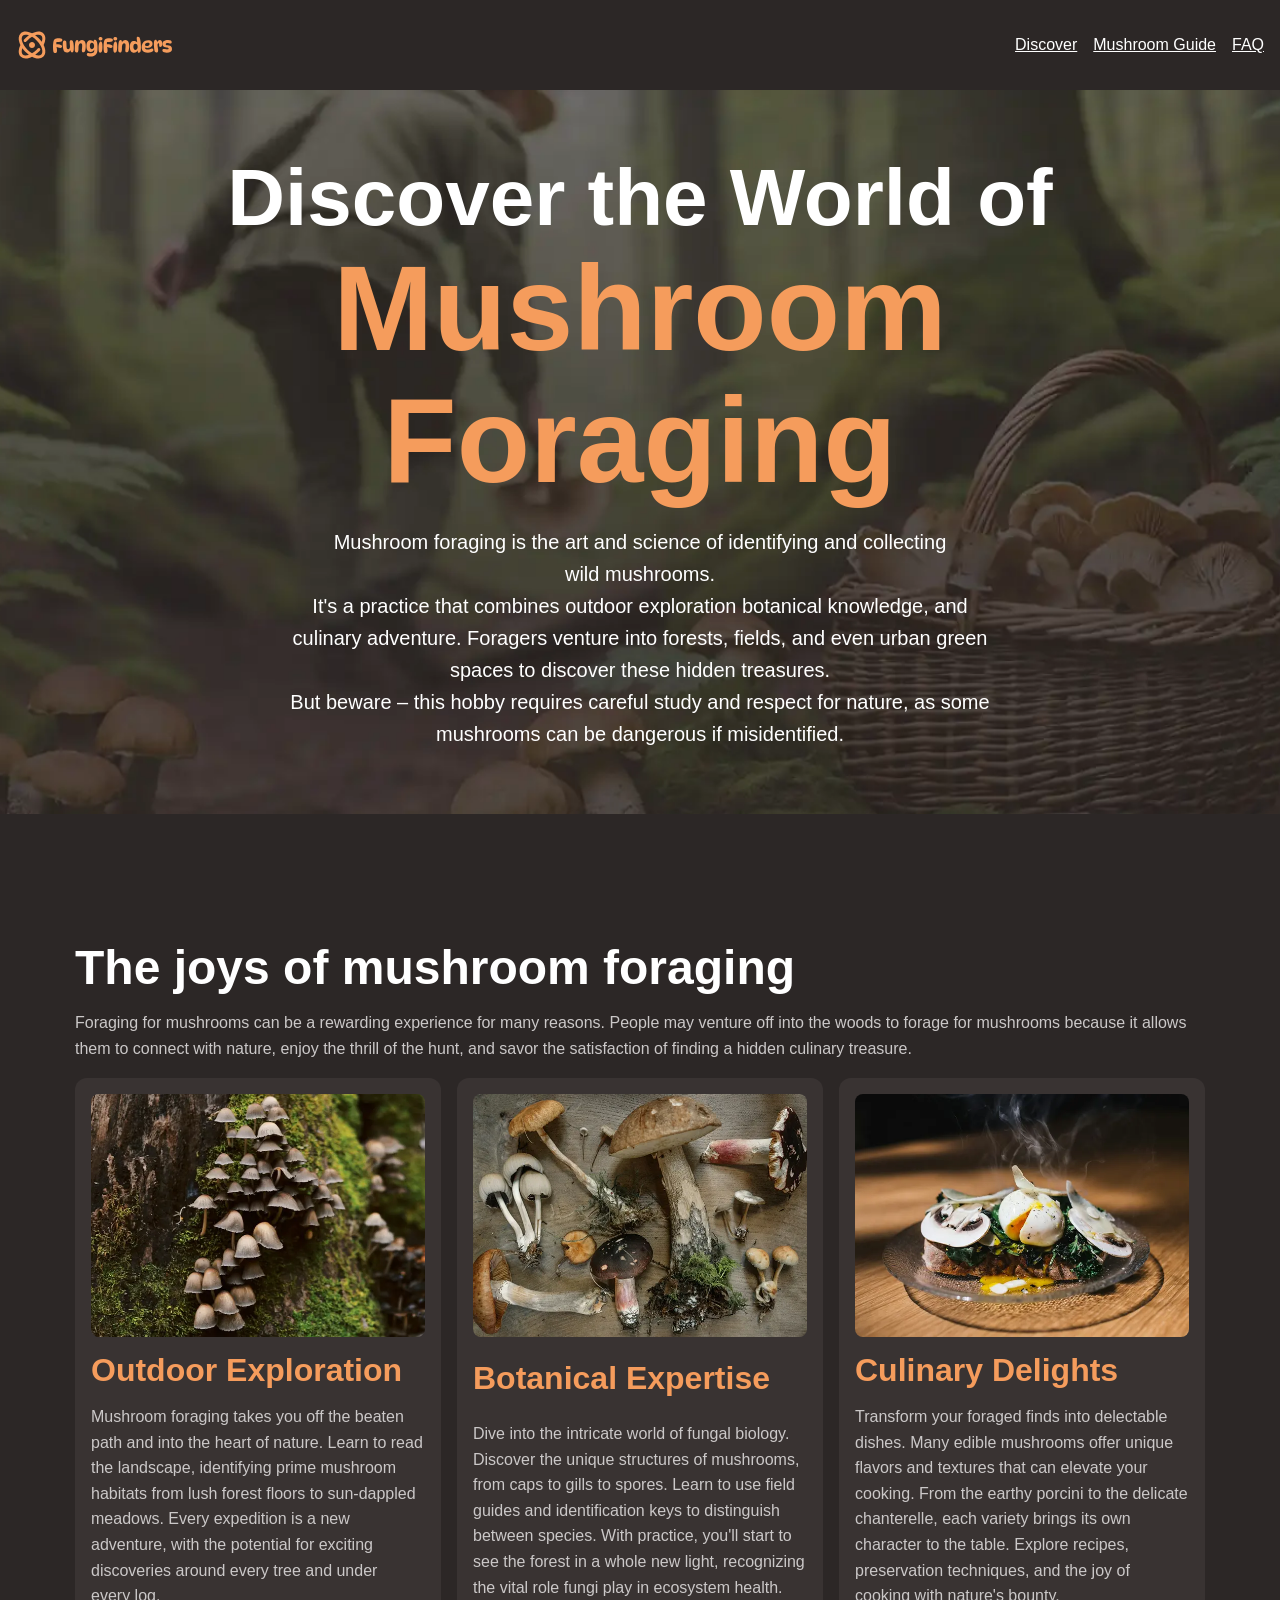
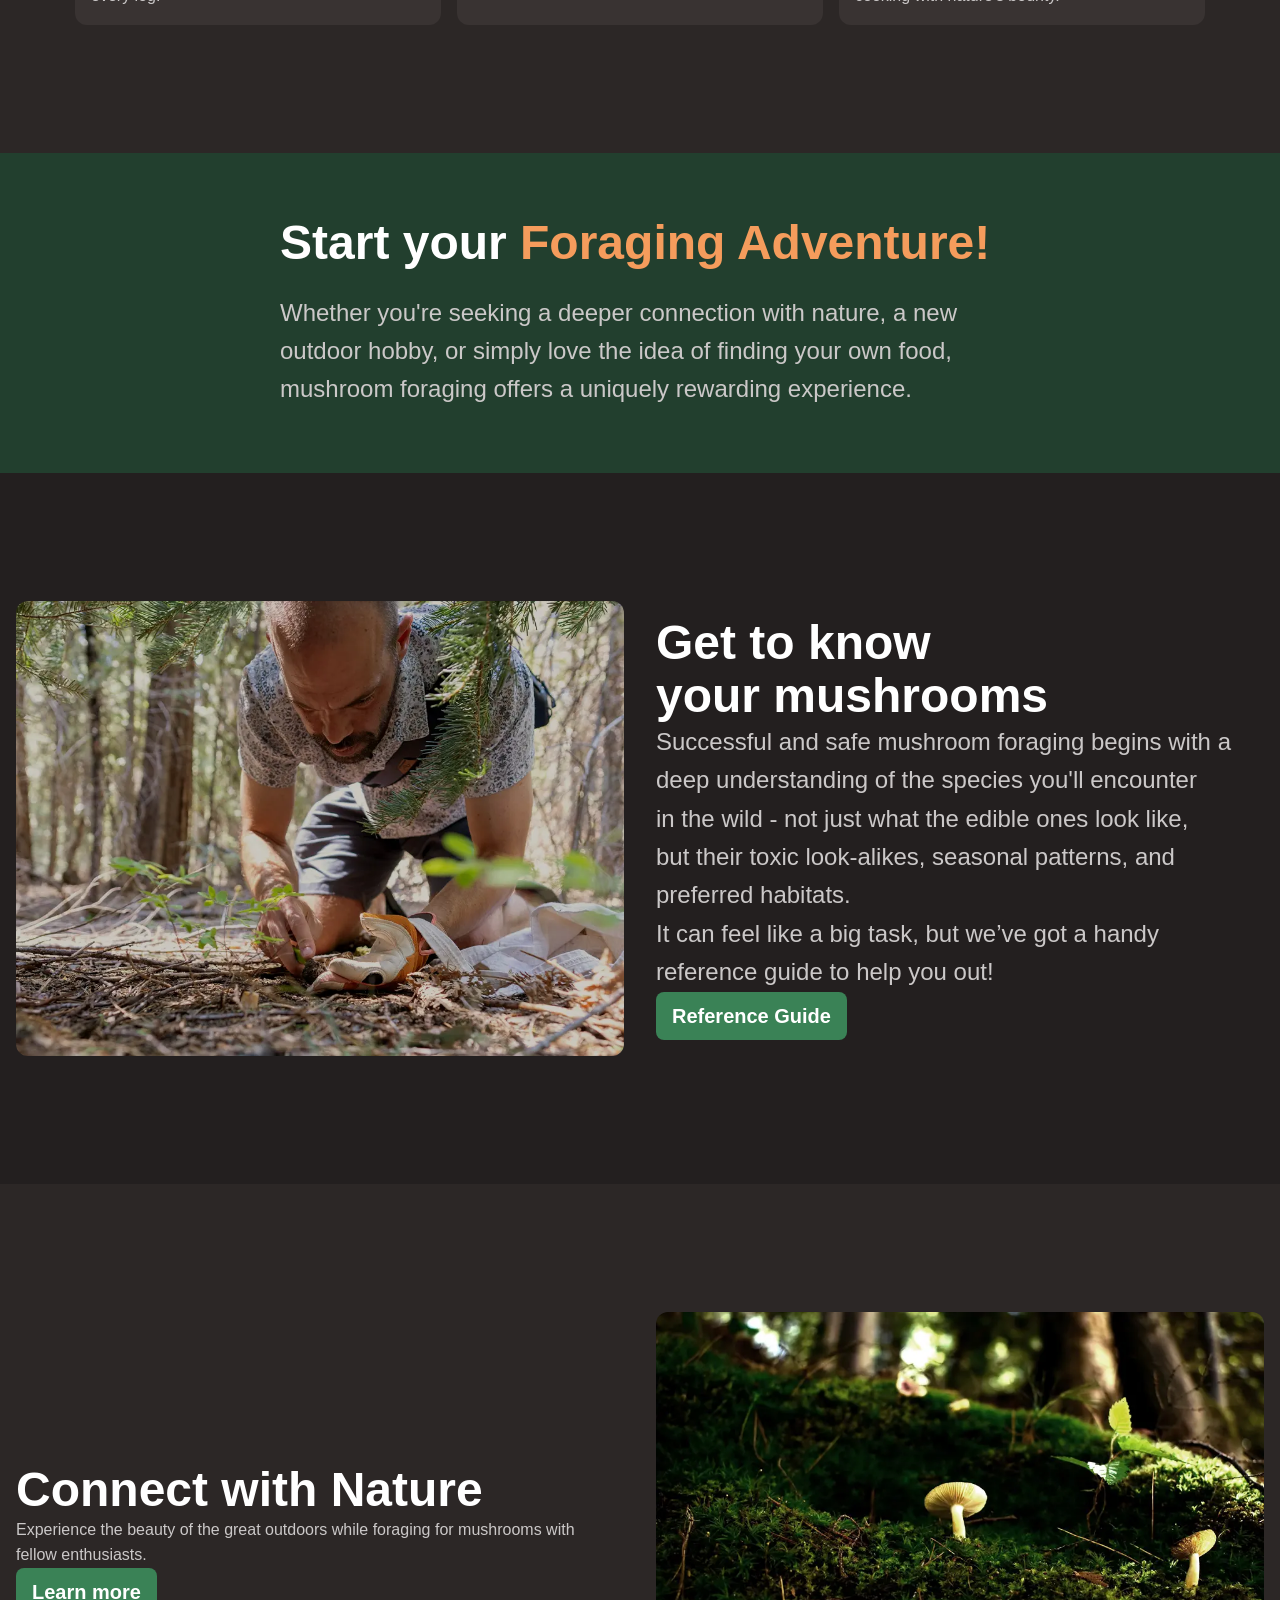
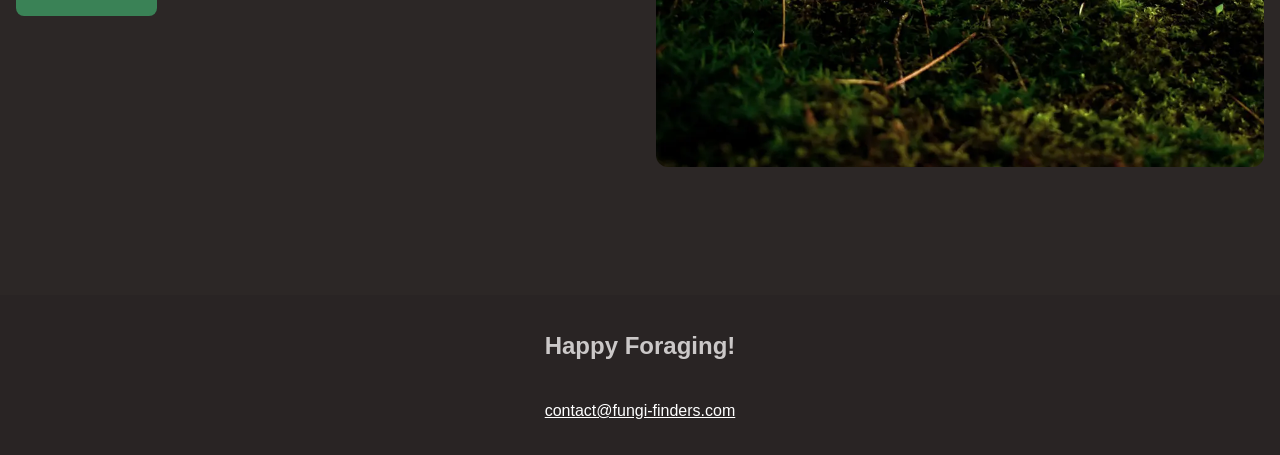
==== commit 320a33cb: "Finish changes." ====
--- a/index.html
+++ b/index.html
@@ -159,7 +159,7 @@
     </section>
 
     <footer class="site-footer">
-      <p>Happy Foraging!</p>
+      <p class="site-footer__title">Happy Foraging!</p>
       <a href="mailto:contact@fungifinders.com">contact@fungi-finders.com</a>
     </footer>
   </body>
--- a/style.css
+++ b/style.css
@@ -285,7 +285,7 @@
   }
 
   .card__title {
-    font-size: var(--card-title-font-size, var(--font-size-heading-regular));
+    font-size: var(--card-title-font-size, var(--font-size-heading-sm));
     color: var(--card-title-color, var(--text-brand));
   }
 
@@ -306,6 +306,30 @@
     color: var(--text-high-contrast);
     background-color: var(--background-accent-light);
   }
+
+  .site-footer {
+    background-color: var(--background-dark);
+    text-align: center;
+    /* only top and bottom padding */
+    padding-block: 2rem;
+    display: grid;
+    gap: 2rem;
+  }
+
+  .site-footer__title {
+    font-size: var(--font-size-lg);
+    font-family: var(--ff-heading);
+    font-weight: 700;
+
+    a {
+      color: var(--text-main);
+    }
+
+    a:hover,
+    a:focus-visible {
+      color: var(--text-brand-light);
+    }
+  }
 }
 
 @layer utilities {
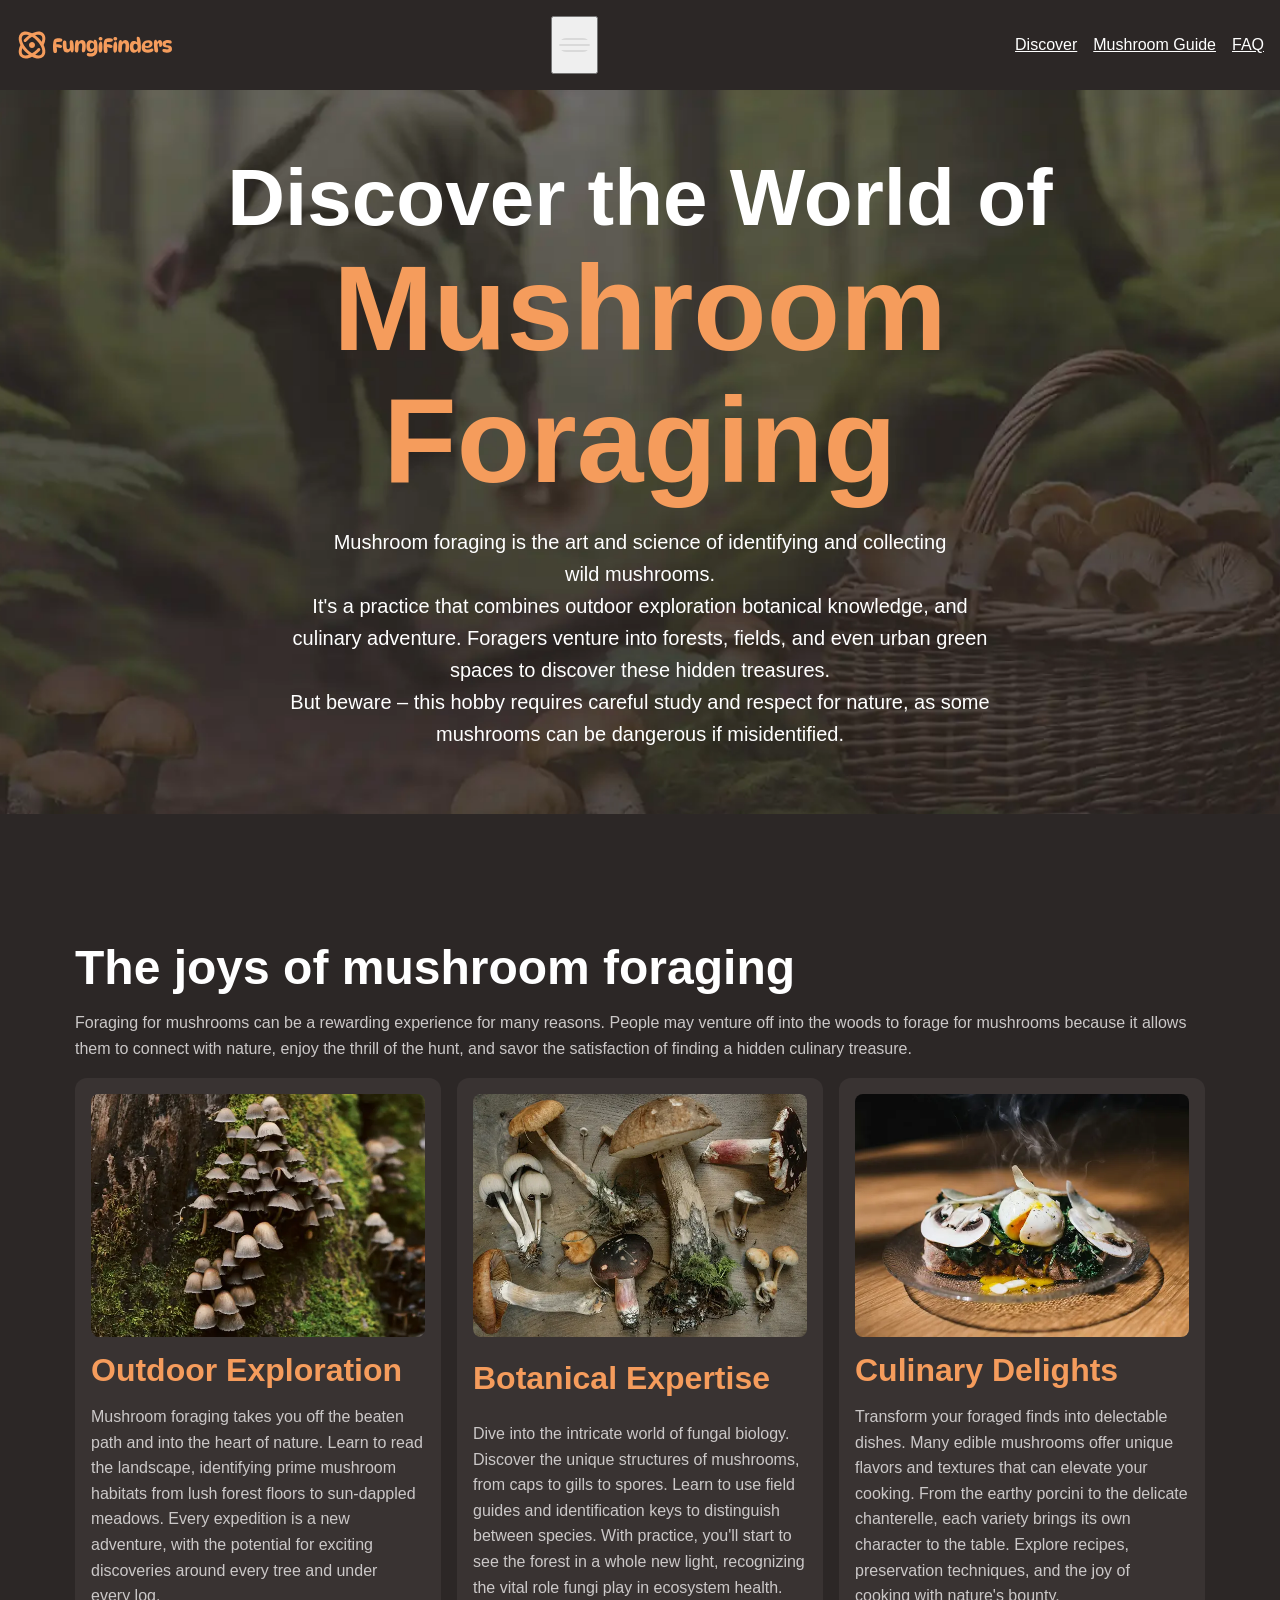
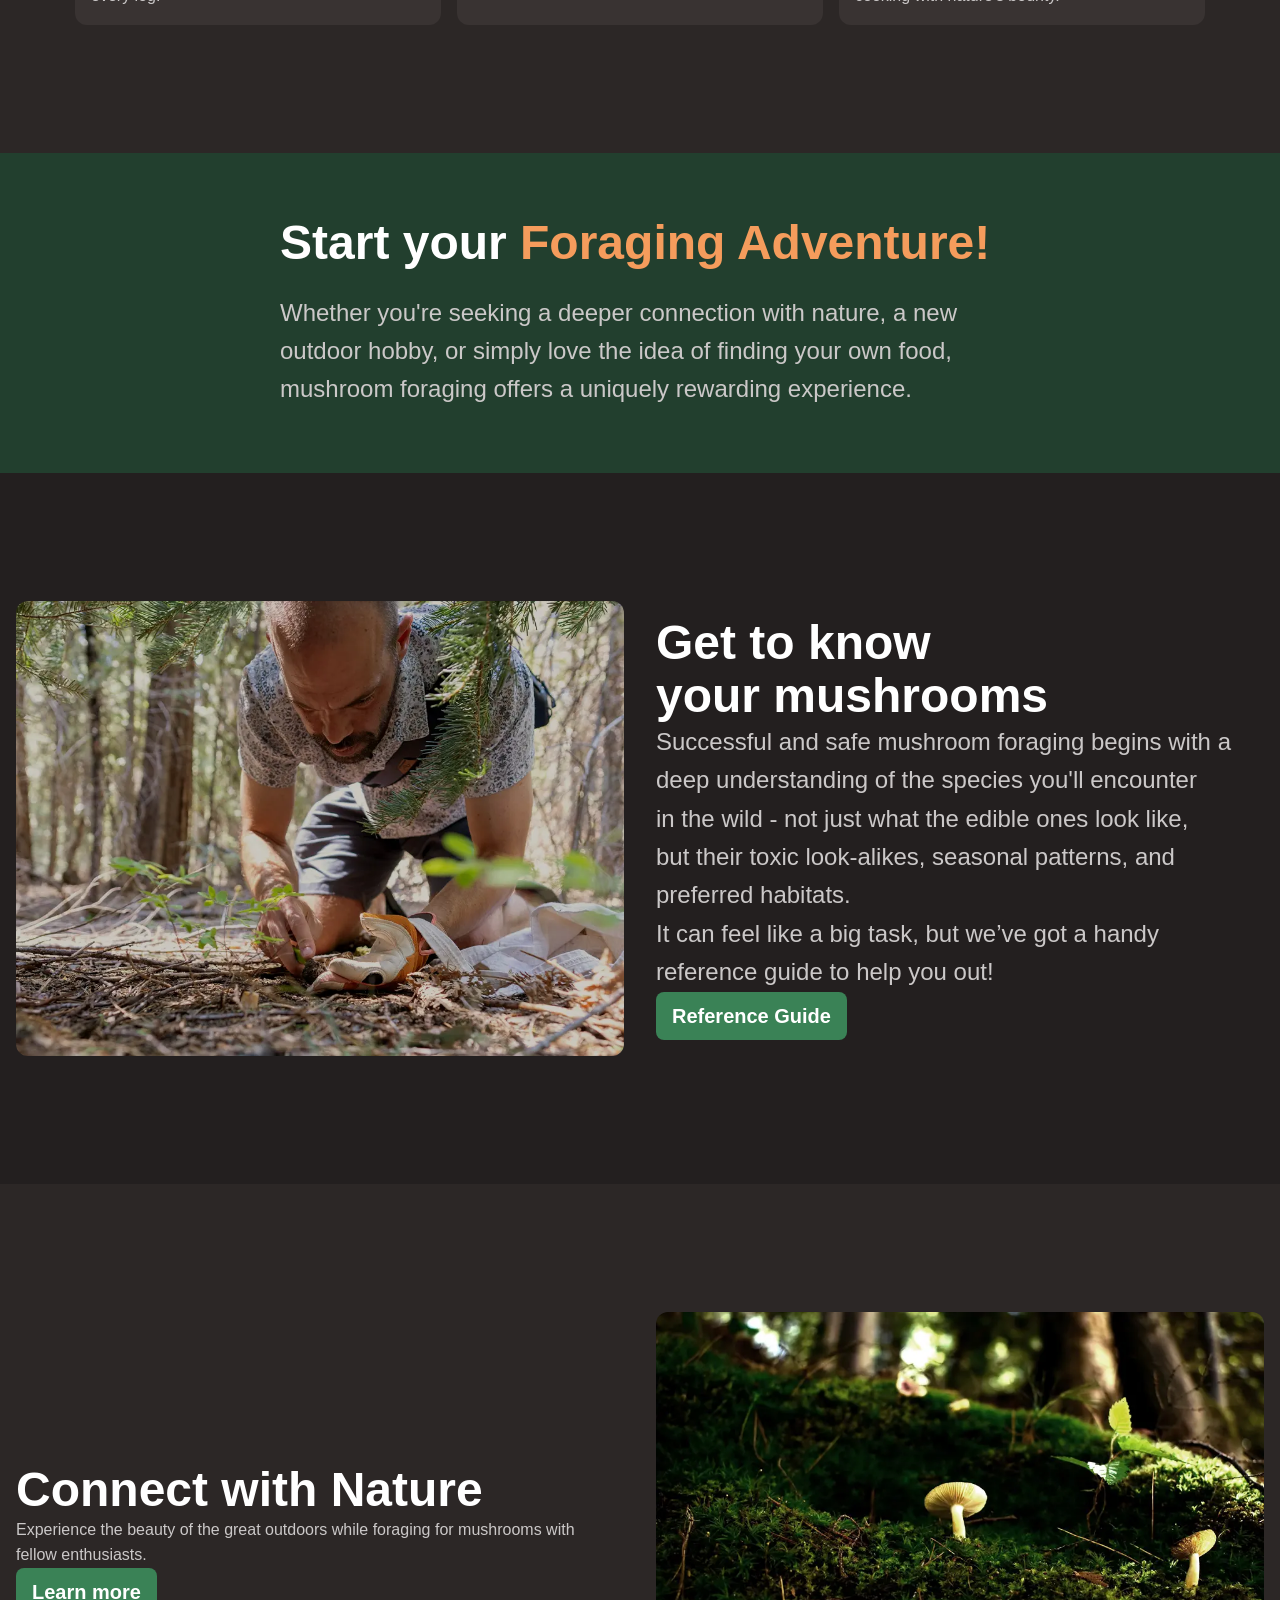
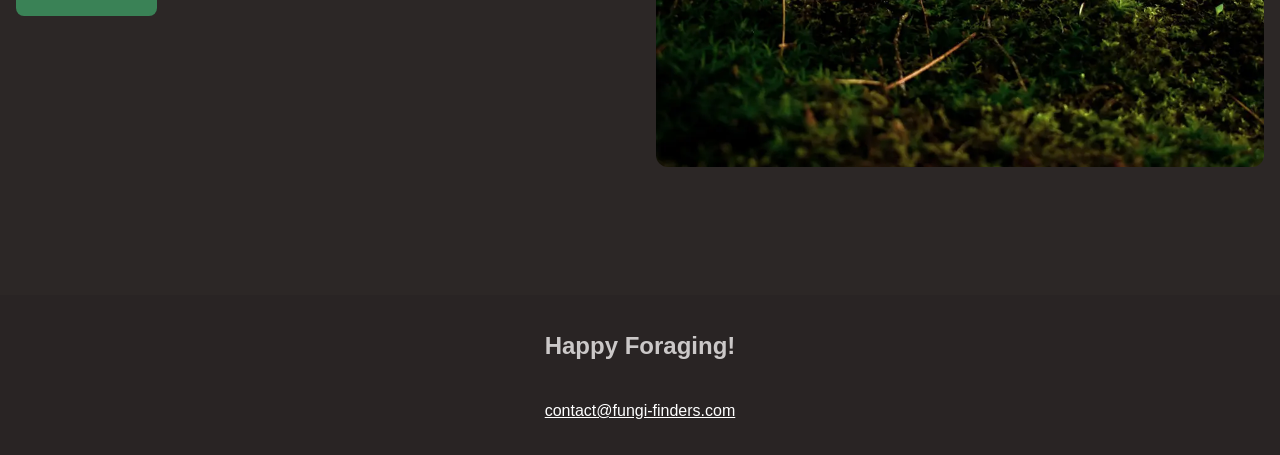
==== commit c49e18f0: "added hamburget button." ====
--- a/index.html
+++ b/index.html
@@ -11,7 +11,11 @@
       <div class="wrapper" data-width="wide">
         <div class="site-header__inner">
           <img src="/assets/fungi-finders.svg" alt="Fungi Finders" />
-          <nav class="primary-navigation">
+          <button aria-controls="primary-nav" aria-expanded="false">
+            <span class="visually-hidden">menu</span>
+            <img src="/assets/hamburger.svg" alt="" />
+          </button>
+          <nav id="primary-nav" class="primary-navigation">
             <ul>
               <li><a href="/">Discover</a></li>
               <li><a href="#">Mushroom Guide</a></li>
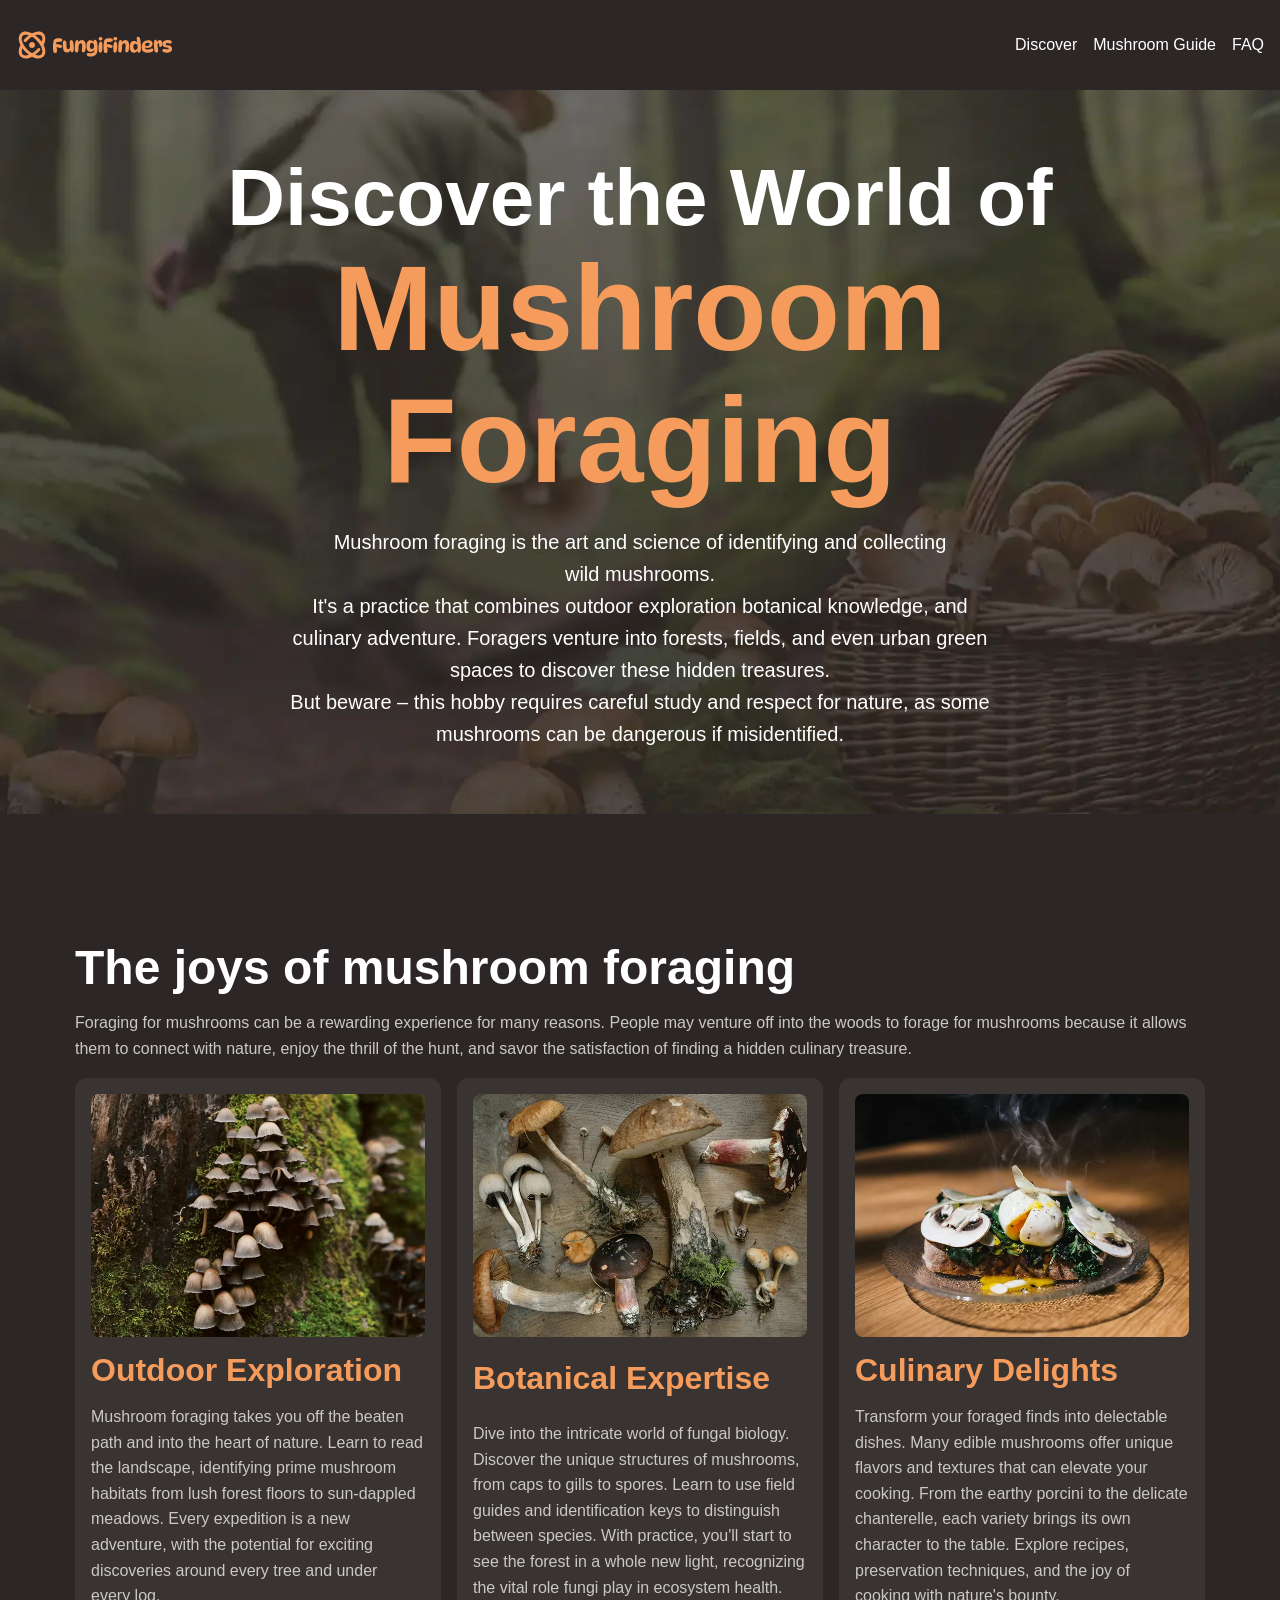
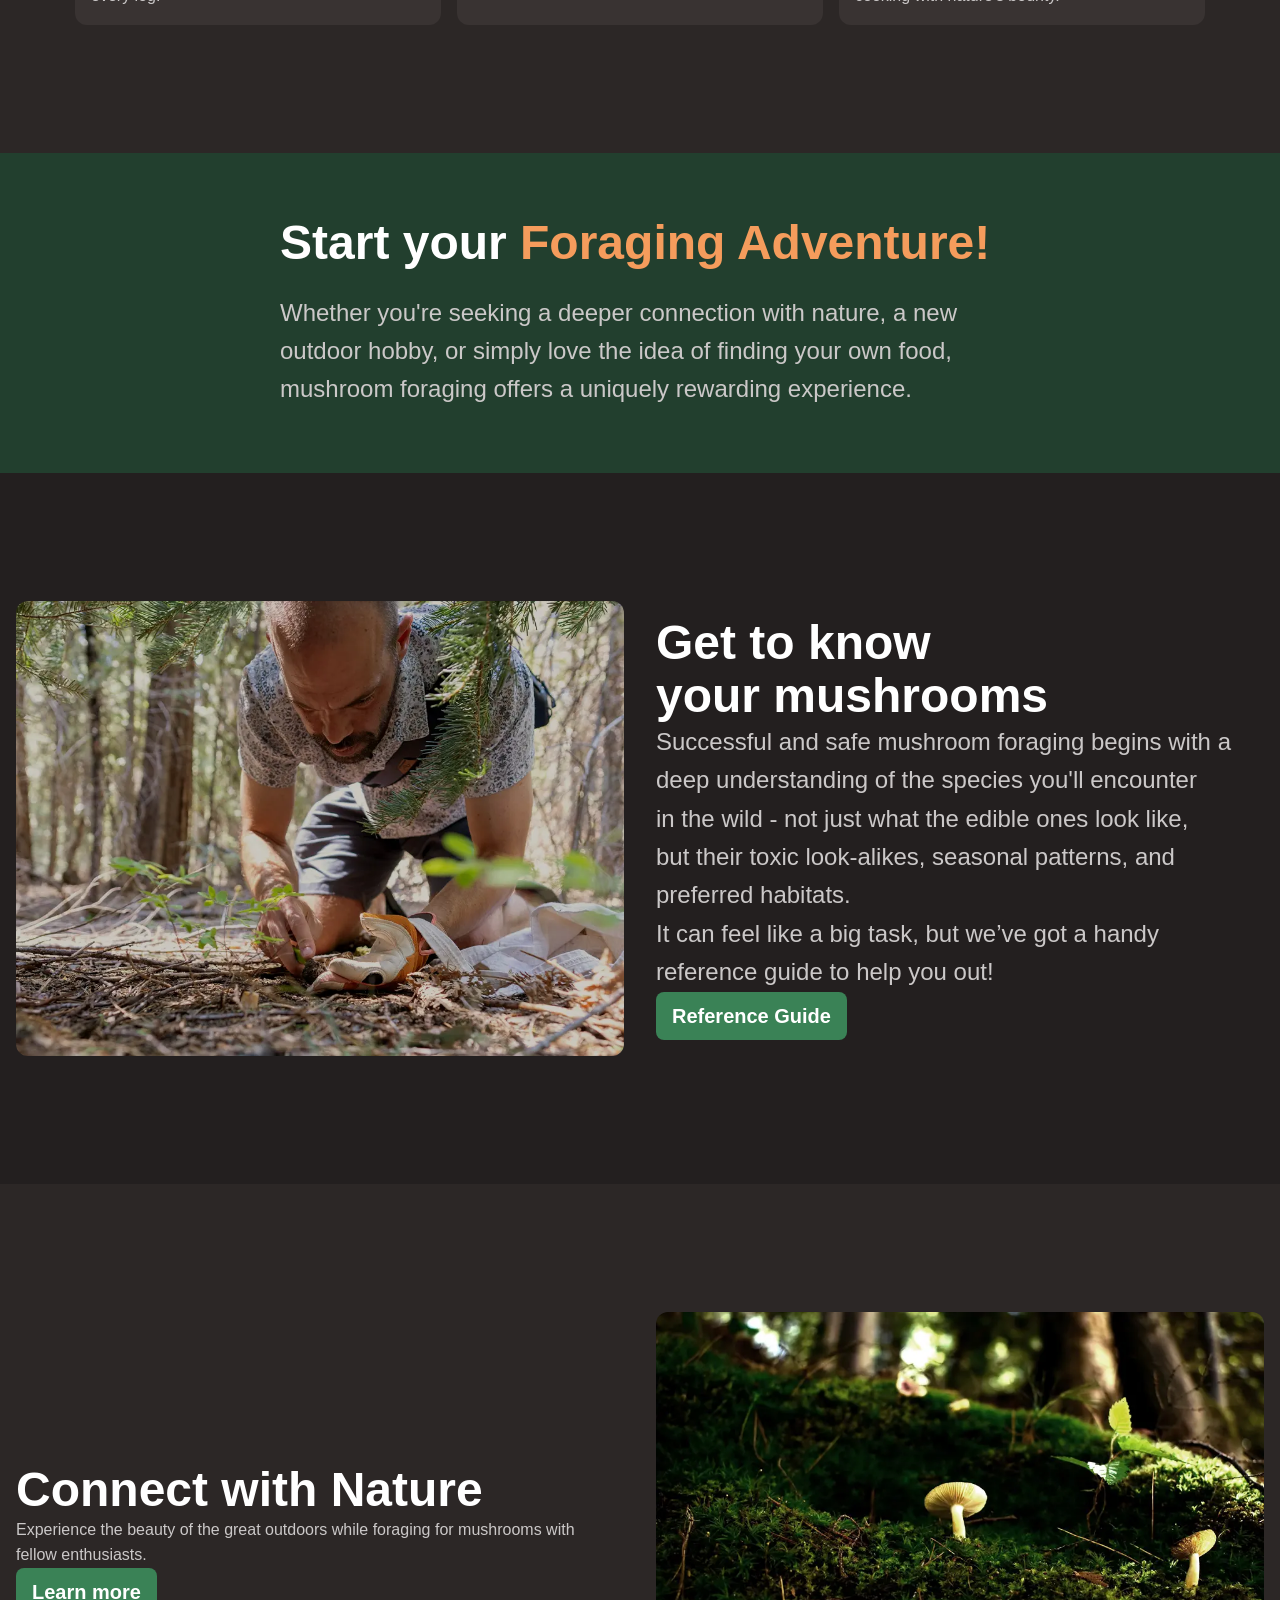
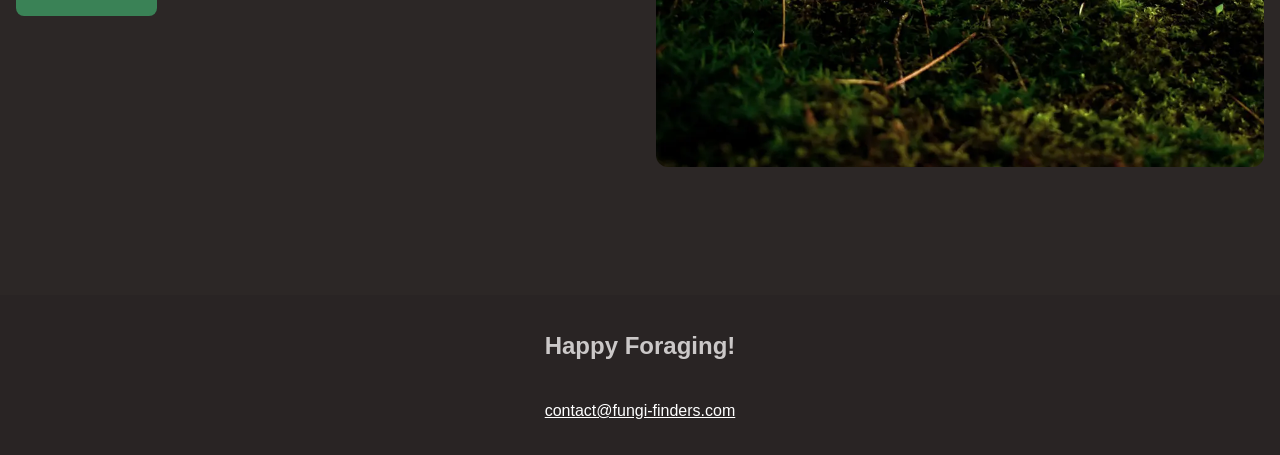
==== commit b1807222: "Skip to main." ====
--- a/index.html
+++ b/index.html
@@ -4,9 +4,11 @@
     <meta charset="UTF-8" />
     <meta name="viewport" content="width=device-width, initial-scale=1.0" />
     <title>Fungi Finders</title>
+    <script src="main.js" defer></script>
     <link rel="stylesheet" href="./style.css" />
   </head>
   <body>
+    <a class="skip-to-main" href="#main">Skip to main content</a>
     <header class="site-header">
       <div class="wrapper" data-width="wide">
         <div class="site-header__inner">
@@ -26,28 +28,31 @@
       </div>
     </header>
     <!-- text-center text-high-contrast font-size-md -->
-    <section class="hero flow section" data-padding="compact">
-      <div class="wrapper">
-        <h1 class="hero__title">
-          Discover the World of <span>Mushroom Foraging</span>
-        </h1>
-      </div>
-      <div class="wrapper" data-width="narrow">
-        <p>
-          Mushroom foraging is the art and science of identifying and collecting
-          wild mushrooms.
-        </p>
-        <p>
-          It's a practice that combines outdoor exploration botanical knowledge,
-          and culinary adventure. Foragers venture into forests, fields, and
-          even urban green spaces to discover these hidden treasures.
-        </p>
-        <p>
-          But beware – this hobby requires careful study and respect for nature,
-          as some mushrooms can be dangerous if misidentified.
-        </p>
-      </div>
-    </section>
+    <main id="main">
+      <section class="hero flow section" data-padding="compact">
+        <div class="wrapper">
+          <h1 class="hero__title">
+            Discover the World of <span>Mushroom Foraging</span>
+          </h1>
+        </div>
+        <div class="wrapper" data-width="narrow">
+          <p>
+            Mushroom foraging is the art and science of identifying and
+            collecting wild mushrooms.
+          </p>
+          <p>
+            It's a practice that combines outdoor exploration botanical
+            knowledge, and culinary adventure. Foragers venture into forests,
+            fields, and even urban green spaces to discover these hidden
+            treasures.
+          </p>
+          <p>
+            But beware – this hobby requires careful study and respect for
+            nature, as some mushrooms can be dangerous if misidentified.
+          </p>
+        </div>
+      </section>
+    </main>
 
     <section class="section">
       <div class="wrapper flow">
--- a/style.css
+++ b/style.css
@@ -232,6 +232,23 @@
 }
 
 @layer components {
+  .skip-to-main:not(:focus) {
+    clip: rect(0 0 0 0);
+    clip-path: inset(50%);
+    height: 1px;
+    overflow: hidden;
+    position: absolute;
+    white-space: nowrap;
+    width: 1px;
+  }
+
+  .skip-to-main {
+    position: absolute;
+    background: var(--background-accent-main);
+    padding: 1rem;
+    border-radius: var(--border-radius-2);
+  }
+
   .site-header {
     padding-block: 1rem;
   }
@@ -244,12 +261,54 @@
     flex-wrap: wrap;
   }
 
+  [aria-controls="primary-nav"] {
+    z-index: 100;
+    cursor: pointer;
+    background: transparent;
+    border: 0;
+
+    img {
+      border-radius: 0;
+    }
+  }
+
+  [aria-controls="primary-nav"] {
+    display: none;
+  }
+
   .primary-navigation {
     ul {
       list-style: none;
       display: flex;
       gap: 0.5rem 1rem;
       flex-wrap: wrap;
+    }
+
+    a {
+      text-decoration: none;
+    }
+
+    @media (width<760px) {
+      display: none;
+      position: absolute;
+      z-index: 10;
+      top: 0;
+      right: 0;
+      font-size: var(--font-size-lg);
+      font-family: var(--ff-heading);
+      background-color: var(--background-accent-main);
+      border-radius: 0 0 0 var(--border-radius-3);
+      padding: 2rem;
+      ul {
+        gap: 0;
+        flex-direction: column;
+      }
+
+      li + li {
+        margin-block-start: 1.5rem;
+        padding-block-start: 1.5rem;
+        border-top: 2px solid var(--background-accent-light);
+      }
     }
   }
 
@@ -307,6 +366,16 @@
     background-color: var(--background-accent-light);
   }
 
+  @media (width<760px) {
+    [aria-controls="primary-nav"] {
+      display: block;
+    }
+
+    [aria-expanded="true"] + .primary-navigation {
+      display: block;
+    }
+  }
+
   .site-footer {
     background-color: var(--background-dark);
     text-align: center;
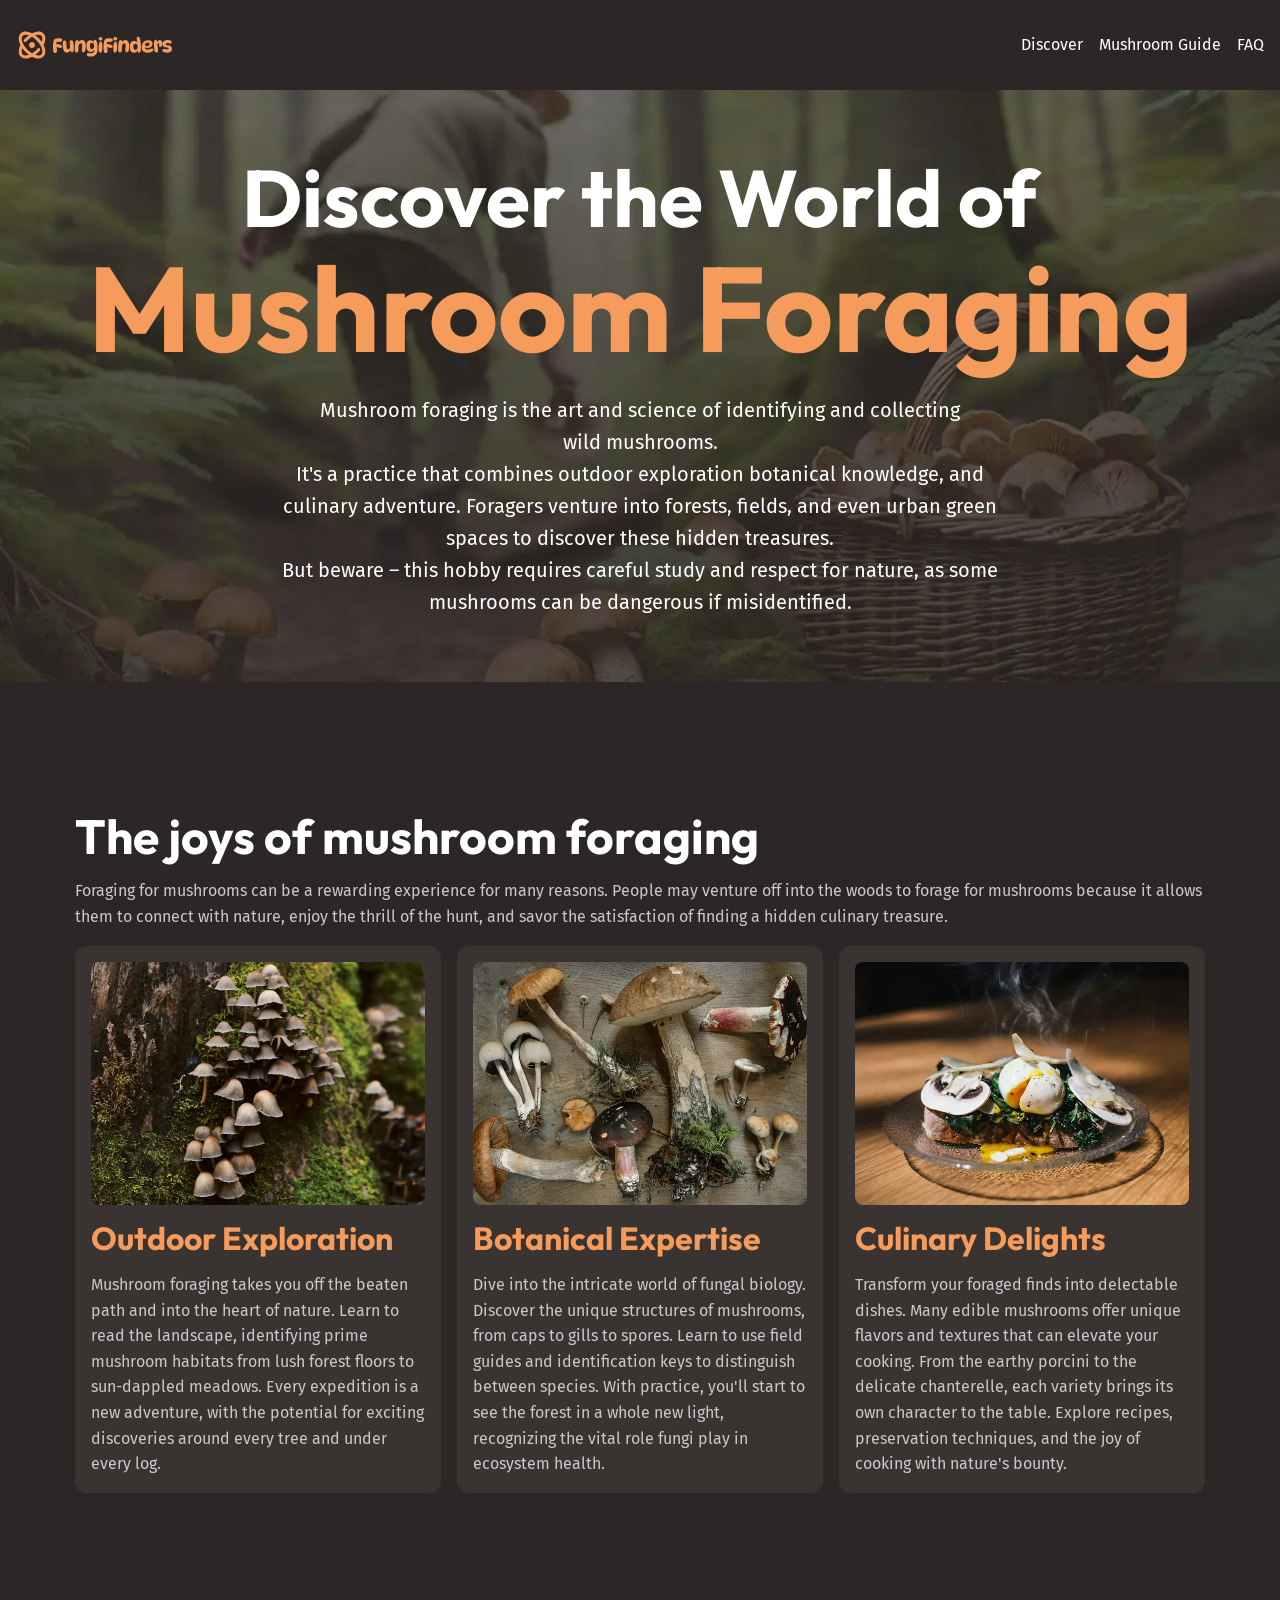
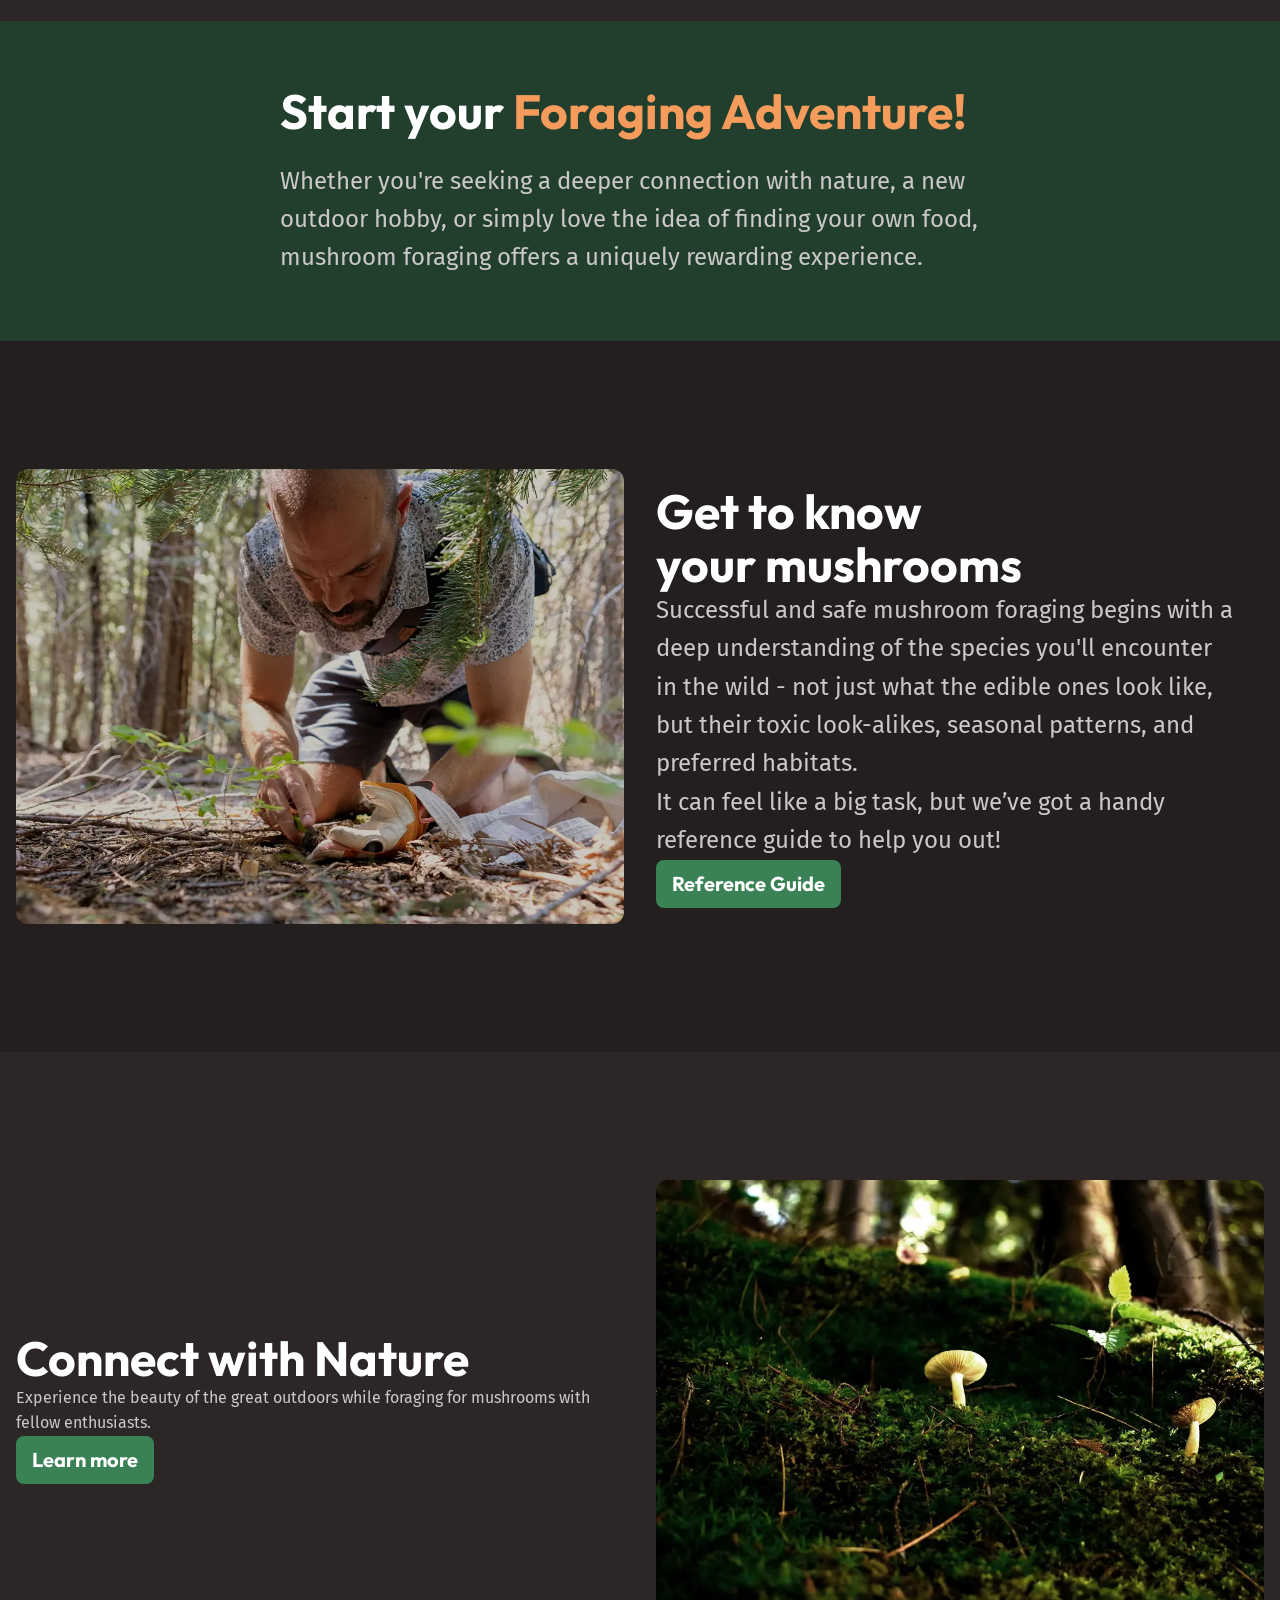
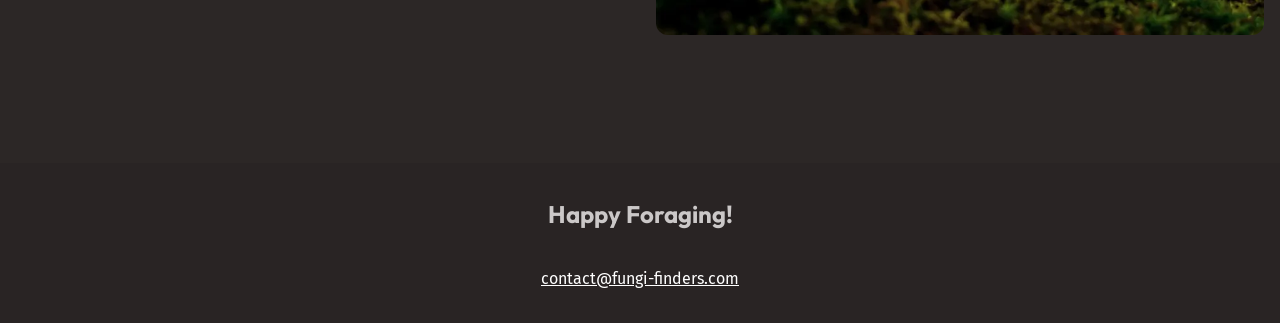
==== commit 70bb2ae5: "As  for Jan3." ====
--- a/index.html
+++ b/index.html
@@ -3,6 +3,12 @@
   <head>
     <meta charset="UTF-8" />
     <meta name="viewport" content="width=device-width, initial-scale=1.0" />
+    <link rel="preconnect" href="https://fonts.googleapis.com" />
+    <link rel="preconnect" href="https://fonts.gstatic.com" crossorigin />
+    <link
+      href="https://fonts.googleapis.com/css2?family=Fira+Sans:wght@400;700&family=Outfit:wght@100..900&display=swap"
+      rel="stylesheet"
+    />
     <title>Fungi Finders</title>
     <script src="main.js" defer></script>
     <link rel="stylesheet" href="./style.css" />
--- a/style.css
+++ b/style.css
@@ -176,8 +176,29 @@
 }
 
 @layer layout {
+  .flex-group {
+    display: flex;
+    flex-wrap: wrap;
+    gap: 0.5rem;
+  }
+
   .flow > * + * {
     margin-top: var(--flowspacer, 1em);
+  }
+
+  .grid-flow {
+    display: grid;
+    gap: var(--grid-flow-gap, 1rem);
+  }
+
+  .grid-auto-fit {
+    --auto-fit-min-col-size: 250px;
+    display: grid;
+    gap: 1rem;
+    grid-template-columns: repeat(
+      auto-fit,
+      minmax(min(var(--auto-fit-min-col-size), 100%), 1fr)
+    );
   }
 
   .equal-columns {
@@ -331,9 +352,76 @@
     }
   }
 
+  .mushroom-guide {
+    --card-title-color: var(--text-high-contrast);
+    --card-title-font-size: var(--font-size-lg);
+
+    --card-gap: 0.75rem;
+  }
+
+  .faq-bento-grid {
+    --card-title-color: var(--text-high-contrast);
+
+    display: grid;
+    gap: 1rem;
+    grid-template-areas:
+      "card-one"
+      "card-two"
+      "card-three"
+      "card-four";
+
+    .card:nth-child(1) {
+      grid-area: card-one;
+    }
+    .card:nth-child(2) {
+      grid-area: card-two;
+    }
+    .card:nth-child(3) {
+      grid-area: card-three;
+    }
+    .card:nth-child(4) {
+      grid-area: card-four;
+    }
+
+    .card > img {
+      height: 100%;
+      object-fit: cover;
+    }
+
+    @media (width > 600px) {
+      grid-template-columns: 1fr 1fr;
+      grid-template-areas:
+        "card-one card-two"
+        "card-three card-four";
+
+      .card:nth-child(even) img {
+        order: 3;
+      }
+    }
+
+    @media (width > 900px) {
+      grid-template-columns: 1fr 1fr 1fr;
+
+      grid-template-areas:
+        "card-one card-two card-four"
+        "card-three card-three card-four";
+
+      .card:nth-child(3) {
+        display: grid;
+        grid-template-columns: 300px 1fr;
+
+        img {
+          grid-column: 1;
+          grid-row: 1 / 3;
+        }
+      }
+    }
+  }
+
   .card {
-    display: grid;
-    gap: var(--grid-flow-gap, 1rem);
+    display: flex;
+    flex-direction: column;
+    gap: var(--card-gap, 1rem);
     padding: 1rem;
     background-color: var(--background-light);
     border-radius: var(--border-radius-3);
@@ -346,6 +434,46 @@
   .card__title {
     font-size: var(--card-title-font-size, var(--font-size-heading-sm));
     color: var(--card-title-color, var(--text-brand));
+  }
+
+  .card__note {
+    margin-block-start: auto;
+    margin-top: auto;
+    background-color: var(--background-extra-light);
+    padding: 0.75rem;
+    border-radius: var(--border-radius-2);
+  }
+
+  .tag-list {
+    display: flex;
+    gap: 0.5rem;
+    flex-wrap: wrap;
+
+    li {
+      font-family: var(--ff-heading);
+      font-size: var(--font-size-sm);
+      color: var(--text-high-contrast);
+      padding: 0rem 0.25rem;
+      background-color: var(--tag-background, red);
+      border-radius: var(--border-radius-1);
+    }
+
+    [data-edible="edible"] {
+      --tag-background: var(--background-accent-main);
+    }
+    &[data-edible="toxic"] {
+      --tag-background: var(--clr-red-500);
+    }
+
+    &[data-season="summer"] {
+      --tag-background: var(--background-accent-main);
+    }
+    &[data-season="fall"] {
+      --tag-background: var(--clr-orange-500);
+    }
+    &[data-season="spring"] {
+      --tag-background: var(--clr-teal-500);
+    }
   }
 
   .button {
@@ -399,6 +527,15 @@
       color: var(--text-brand-light);
     }
   }
+
+  select {
+    font-family: var(--ff-heading);
+    background-color: var(--background-accent-main);
+    color: var(--text-high-contrast);
+    padding: 0.5rem 0.5rem 0.5rem 1rem;
+    border: 0;
+    border-radius: var(--border-radius-2);
+  }
 }
 
 @layer utilities {
